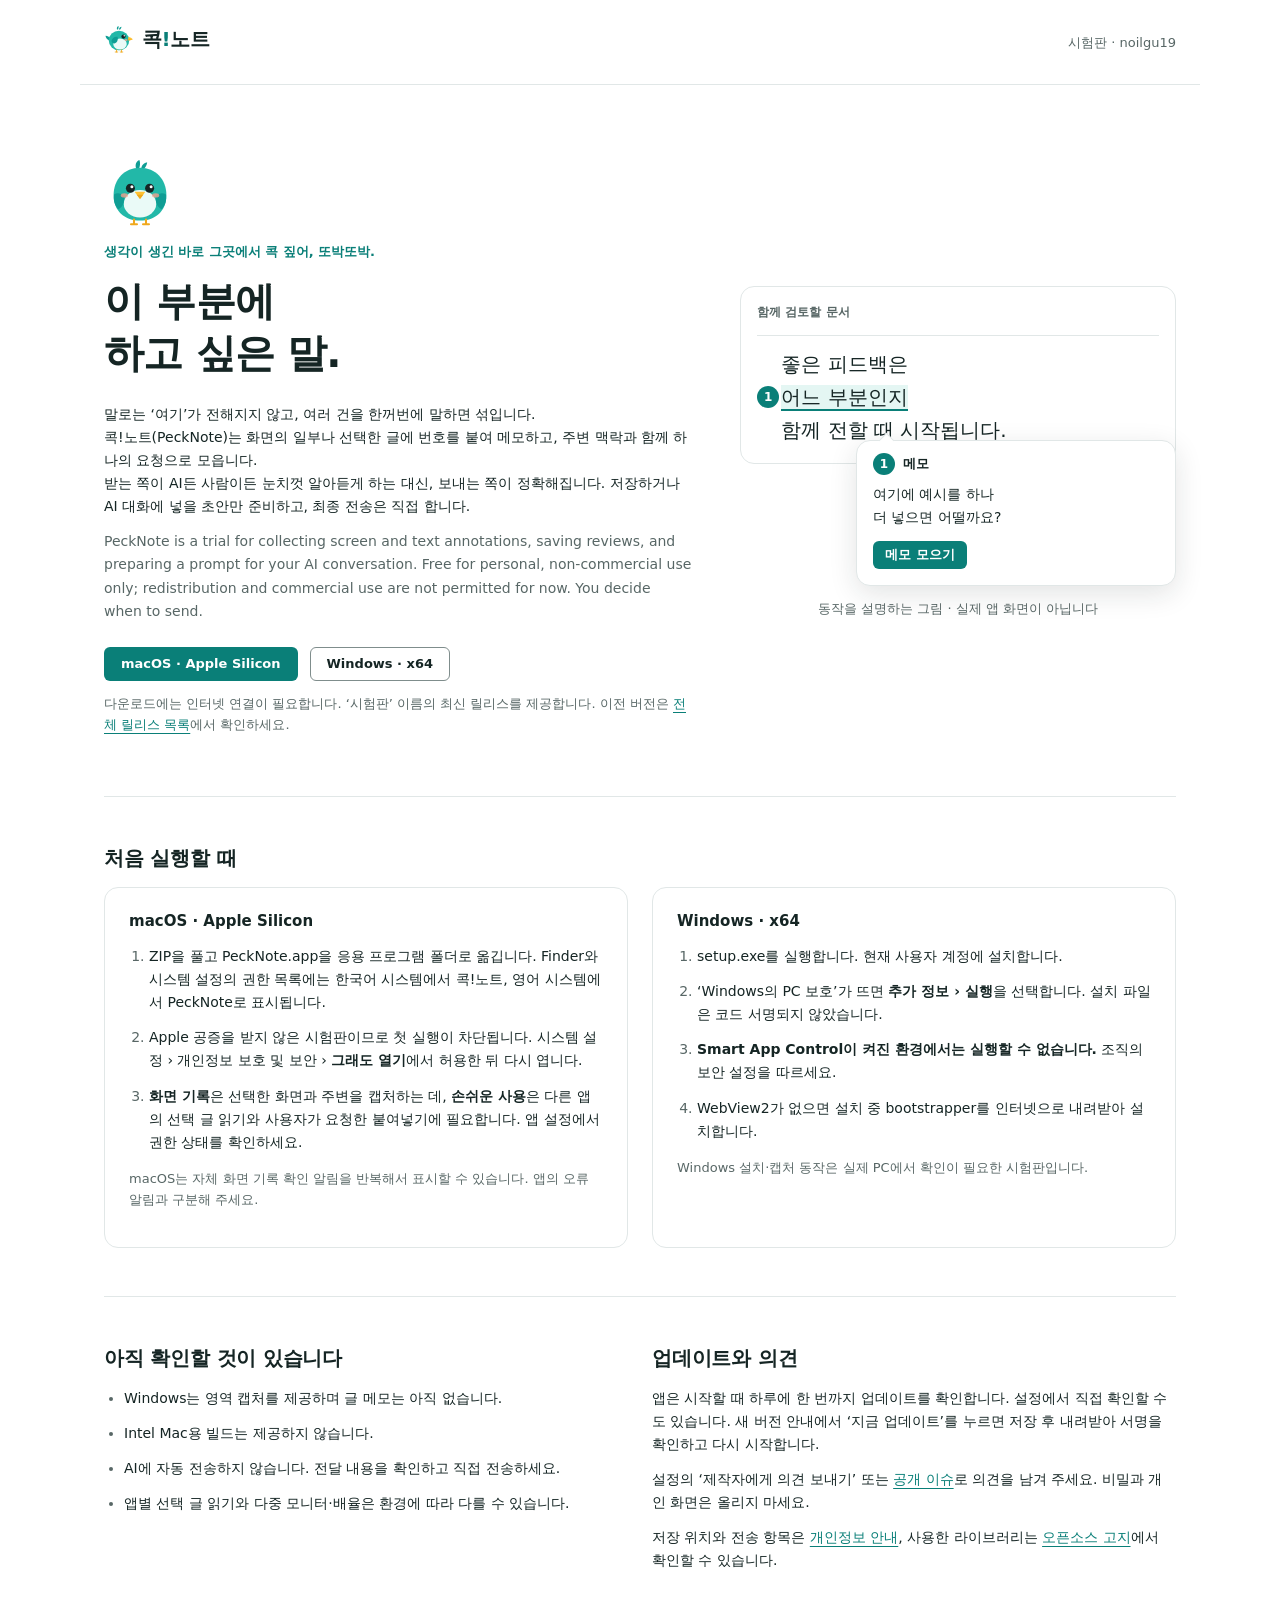
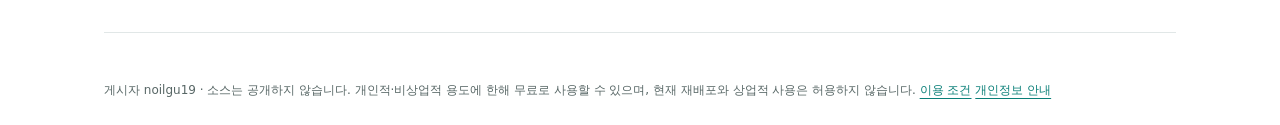
==== docs/index.html @ f2a61d55 "Add the PeckNote trial guide, terms, privacy notice and site Co-Authored-By: Claude Fable 5.2 <norep" ====
<!doctype html>
<html lang="ko">
<head><meta charset="utf-8"><meta name="viewport" content="width=device-width,initial-scale=1"><meta name="description" content="화면의 일부와 글에 메모를 붙여 AI에 전달할 요청을 준비하는 콕!노트(PeckNote) 시험판"><title>콕!노트 · 화면에 붙이는 메모</title><link rel="stylesheet" href="style.css"></head>
<body>
<svg class="sprite" aria-hidden="true" focusable="false">
<symbol id="peck" viewBox="0 0 120 120">
<path d="M22 66c-9-3-15-10-16-19 9 1 17 5 22 11z" fill="#0f9d94"/>
<path d="M52 22c-2-7 1-12 6-14 1 5 0 10-2 14zM60 21c1-6 5-10 10-10-1 5-3 9-7 12z" fill="#0f9d94"/>
<ellipse cx="60" cy="66" rx="41" ry="39" fill="#22b8a8"/>
<ellipse cx="64" cy="80" rx="27" ry="22" fill="#eafaf7"/>
<path d="M30 68c2-12 12-19 24-17 4 11-1 23-12 27-7 0-11-4-12-10z" fill="#0f9d94"/>
<circle cx="78" cy="50" r="8.500" fill="#152524"/><circle cx="81" cy="47" r="2.800" fill="#fff"/>
<ellipse cx="88" cy="64" rx="6" ry="3.600" fill="#ff9f8c" opacity=".75"/>
<path d="M97 52c8 1 14 4 18 9-5 3-12 5-19 4z" fill="#ffc233"/><path d="M96 61c7 2 13 2 19 0-5 3-12 5-19 4z" fill="#f0a81c"/>
<path d="M50 103v9m-5 0h10M70 103v9m-5 0h10" stroke="#f0a81c" stroke-width="3.400" stroke-linecap="round" fill="none"/>
</symbol>
<symbol id="peck-front" viewBox="0 0 120 120">
<path d="M54 20c-3-7 0-13 5-15 2 5 1 11-1 15zM62 19c1-6 5-10 10-10-1 5-3 9-7 12z" fill="#0f9d94"/>
<path d="M60 18c26 0 44 19 44 46 0 26-19 42-44 42S16 90 16 64c0-27 18-46 44-46z" fill="#22b8a8"/>
<ellipse cx="60" cy="78" rx="27" ry="23" fill="#eafaf7"/>
<path d="M17 62c5-3 12-2 16 3 2 9-1 18-9 22-6-6-9-15-7-25zM103 62c-5-3-12-2-16 3-2 9 1 18 9 22 6-6 9-15 7-25z" fill="#0f9d94"/>
<circle cx="44" cy="52" r="7.500" fill="#152524"/><circle cx="46.500" cy="49.500" r="2.500" fill="#fff"/>
<circle cx="76" cy="52" r="7.500" fill="#152524"/><circle cx="78.500" cy="49.500" r="2.500" fill="#fff"/>
<ellipse cx="34" cy="64" rx="6" ry="3.600" fill="#ff9f8c" opacity=".75"/><ellipse cx="86" cy="64" rx="6" ry="3.600" fill="#ff9f8c" opacity=".75"/>
<path d="M51 58h18l-9 12z" fill="#ffc233"/><path d="M54.500 63h11l-5.500 7z" fill="#f0a81c"/>
<path d="M50 104v8m-5 0h10M70 104v8m-5 0h10" stroke="#f0a81c" stroke-width="3.400" stroke-linecap="round" fill="none"/>
</symbol>
</svg>
<header><a class="brand" href="index.html" aria-label="콕!노트 홈"><span class="wordmark"><svg class="mark" aria-hidden="true" focusable="false"><use href="#peck"/></svg><span class="name">콕<span class="bang">!</span>노트</span></span></a><span>시험판 · noilgu19</span></header>
<main>
<section class="hero"><div><svg class="peck-hero" role="img" aria-label="Peck"><use href="#peck-front"/></svg><p class="eyebrow">생각이 생긴 바로 그곳에서 콕 짚어, 또박또박.</p><h1>이 부분에<br>하고 싶은 말.</h1><p>말로는 ‘여기’가 전해지지 않고, 여러 건을 한꺼번에 말하면 섞입니다.<br>콕!노트(PeckNote)는 화면의 일부나 선택한 글에 번호를 붙여 메모하고, 주변 맥락과 함께 하나의 요청으로 모읍니다.<br>받는 쪽이 AI든 사람이든 눈치껏 알아듣게 하는 대신, 보내는 쪽이 정확해집니다. 저장하거나 AI 대화에 넣을 초안만 준비하고, 최종 전송은 직접 합니다.</p><p lang="en" class="muted">PeckNote is a trial for collecting screen and text annotations, saving reviews, and preparing a prompt for your AI conversation. Free for personal, non-commercial use only; redistribution and commercial use are not permitted for now. You decide when to send.</p><div class="downloads"><a class="button primary" href="https://github.com/noilgu19/pecknote/releases/latest">macOS · Apple Silicon</a><a class="button secondary" href="https://github.com/noilgu19/pecknote/releases/latest">Windows · x64</a></div><p class="small">다운로드에는 인터넷 연결이 필요합니다. ‘시험판’ 이름의 최신 릴리스를 제공합니다. 이전 버전은 <a href="https://github.com/noilgu19/pecknote/releases">전체 릴리스 목록</a>에서 확인하세요.</p></div>
<figure class="illustration"><div class="mock-document"><div class="mock-title">함께 검토할 문서</div><p>좋은 피드백은<br><mark><span class="pin">1</span>어느 부분인지</mark><br>함께 전할 때 시작됩니다.</p></div><div class="bubble"><div class="bubble-head"><span class="pin">1</span><span>메모</span></div><p>여기에 예시를 하나<br>더 넣으면 어떨까요?</p><span class="mock-save">메모 모으기</span></div><figcaption>동작을 설명하는 그림 · 실제 앱 화면이 아닙니다</figcaption></figure></section>
<section><h2>처음 실행할 때</h2><div class="columns"><article class="panel"><h3>macOS · Apple Silicon</h3><ol><li>ZIP을 풀고 PeckNote.app을 응용 프로그램 폴더로 옮깁니다. Finder와 시스템 설정의 권한 목록에는 한국어 시스템에서 콕!노트, 영어 시스템에서 PeckNote로 표시됩니다.</li><li>Apple 공증을 받지 않은 시험판이므로 첫 실행이 차단됩니다. 시스템 설정 › 개인정보 보호 및 보안 › <strong>그래도 열기</strong>에서 허용한 뒤 다시 엽니다.</li><li><strong>화면 기록</strong>은 선택한 화면과 주변을 캡처하는 데, <strong>손쉬운 사용</strong>은 다른 앱의 선택 글 읽기와 사용자가 요청한 붙여넣기에 필요합니다. 앱 설정에서 권한 상태를 확인하세요.</li></ol><p class="small">macOS는 자체 화면 기록 확인 알림을 반복해서 표시할 수 있습니다. 앱의 오류 알림과 구분해 주세요.</p></article><article class="panel"><h3>Windows · x64</h3><ol><li>setup.exe를 실행합니다. 현재 사용자 계정에 설치합니다.</li><li>‘Windows의 PC 보호’가 뜨면 <strong>추가 정보 › 실행</strong>을 선택합니다. 설치 파일은 코드 서명되지 않았습니다.</li><li><strong>Smart App Control이 켜진 환경에서는 실행할 수 없습니다.</strong> 조직의 보안 설정을 따르세요.</li><li>WebView2가 없으면 설치 중 bootstrapper를 인터넷으로 내려받아 설치합니다.</li></ol><p class="small">Windows 설치·캡처 동작은 실제 PC에서 확인이 필요한 시험판입니다.</p></article></div></section>
<section class="columns"><div><h2>아직 확인할 것이 있습니다</h2><ul><li>Windows는 영역 캡처를 제공하며 글 메모는 아직 없습니다.</li><li>Intel Mac용 빌드는 제공하지 않습니다.</li><li>AI에 자동 전송하지 않습니다. 전달 내용을 확인하고 직접 전송하세요.</li><li>앱별 선택 글 읽기와 다중 모니터·배율은 환경에 따라 다를 수 있습니다.</li></ul></div><div><h2>업데이트와 의견</h2><p>앱은 시작할 때 하루에 한 번까지 업데이트를 확인합니다. 설정에서 직접 확인할 수도 있습니다. 새 버전 안내에서 ‘지금 업데이트’를 누르면 저장 후 내려받아 서명을 확인하고 다시 시작합니다.</p><p>설정의 ‘제작자에게 의견 보내기’ 또는 <a href="https://github.com/noilgu19/pecknote/issues">공개 이슈</a>로 의견을 남겨 주세요. 비밀과 개인 화면은 올리지 마세요.</p><p>저장 위치와 전송 항목은 <a href="privacy.html">개인정보 안내</a>, 사용한 라이브러리는 <a href="third-party-notices.html">오픈소스 고지</a>에서 확인할 수 있습니다.</p></div></section>
</main><footer>게시자 noilgu19 · 소스는 공개하지 않습니다. 개인적·비상업적 용도에 한해 무료로 사용할 수 있으며, 현재 재배포와 상업적 사용은 허용하지 않습니다. <a href="https://github.com/noilgu19/pecknote/blob/main/LICENSE.md">이용 조건</a> <a href="privacy.html">개인정보 안내</a></footer>
</body></html>
---- docs/style.css ----
/* Same tokens as 디자인.md sections 2-4 and brand/design-reference.html. Colours, type sizes and radii come from :root only. */
:root {
  --bg: #ffffff;
  --surface: #f5f8f8;
  --line: #e1e7e7;
  --line-strong: #7f8d8c;
  --ink: #152524;
  --muted: #586766;
  --primary: #0a7f78;
  --primary-hover: #086b65;
  --primary-bright: #22b8a8;
  --tint: #e4f6f3;
  --tint-line: #bfe9e2;
  --accent: #ffc233;
  --danger: #b93a34;
  --danger-tint: #fbeceb;
  --warn: #8a5a00;
  --warn-tint: #fff4d6;
  --t-title: 20px;
  --t-heading: 15px;
  --t-body: 14px;
  --t-sub: 13px;
  --t-label: 12px;
  --r-sm: 6px;
  --r-md: 10px;
  --r-lg: 14px;
  --s-1: 4px;
  --s-2: 8px;
  --s-3: 12px;
  --s-4: 16px;
  --s-5: 24px;
  --shadow: 0 8px 28px rgba(21, 37, 36, 0.12);
  --font: "Pretendard", "Apple SD Gothic Neo", "Malgun Gothic", system-ui, -apple-system, "Segoe UI", sans-serif;
  color-scheme: light;
}

* {
  box-sizing: border-box;
}

body {
  margin: 0;
  background: var(--bg);
  color: var(--ink);
  font: 400 var(--t-body) / 1.65 var(--font);
}

.sprite {
  position: absolute;
  width: 0;
  height: 0;
}

a {
  color: var(--primary);
  text-underline-offset: var(--s-1);
}

a:hover {
  color: var(--primary-hover);
}

a:focus-visible,
summary:focus-visible {
  outline: 2px solid var(--primary);
  outline-offset: 2px;
}

header,
main,
footer {
  max-width: 1120px;
  margin: auto;
  padding: var(--s-5);
}

header {
  display: flex;
  justify-content: space-between;
  align-items: center;
  gap: var(--s-4);
  border-bottom: 1px solid var(--line);
  font-size: var(--t-sub);
  color: var(--muted);
}

.brand {
  color: var(--ink);
  text-decoration: none;
}

.brand:hover {
  color: var(--ink);
}

.wordmark {
  display: inline-flex;
  align-items: center;
  gap: var(--s-2);
  font-size: var(--t-title);
  font-weight: 800;
  letter-spacing: -0.02em;
  line-height: 1;
  white-space: nowrap;
}

.wordmark .bang {
  color: var(--primary);
}

.mark {
  flex: none;
  width: 30px;
  height: 30px;
}

.peck-hero {
  display: block;
  width: 72px;
  height: 72px;
}

section {
  padding: calc(var(--s-5) * 2) 0;
  border-bottom: 1px solid var(--line);
}

.hero {
  display: grid;
  grid-template-columns: 1.35fr 1fr;
  align-items: center;
  gap: calc(var(--s-5) * 2);
  padding: calc(var(--s-5) * 2) 0;
}

.eyebrow {
  margin: var(--s-3) 0 0;
  color: var(--primary);
  font-size: var(--t-sub);
  font-weight: 600;
}

h1 {
  margin: var(--s-3) 0 var(--s-5);
  font-size: 40px;
  font-weight: 700;
  line-height: 1.3;
  letter-spacing: -0.02em;
  text-wrap: balance;
}

h2 {
  margin: 0 0 var(--s-4);
  font-size: var(--t-title);
  font-weight: 700;
  line-height: 1.3;
  letter-spacing: -0.01em;
}

h3 {
  margin: 0 0 var(--s-3);
  font-size: var(--t-heading);
  font-weight: 700;
  line-height: 1.3;
}

p {
  margin: var(--s-3) 0;
}

.muted,
.small,
figcaption {
  color: var(--muted);
}

.small,
figcaption {
  font-size: var(--t-sub);
}

.downloads {
  display: flex;
  gap: var(--s-3);
  flex-wrap: wrap;
  margin-top: var(--s-5);
}

.button {
  display: inline-flex;
  align-items: center;
  height: 34px;
  padding: 0 var(--s-4);
  border: 1px solid transparent;
  border-radius: var(--r-sm);
  font-size: var(--t-sub);
  font-weight: 600;
  line-height: 1;
  text-decoration: none;
}

.button.primary {
  background: var(--primary);
  color: var(--bg);
}

.button.primary:hover {
  background: var(--primary-hover);
  color: var(--bg);
}

.button.secondary {
  border-color: var(--line-strong);
  background: var(--bg);
  color: var(--ink);
}

.button.secondary:hover {
  background: var(--surface);
  color: var(--ink);
}

.button:focus-visible {
  outline: 2px solid var(--primary);
  outline-offset: 2px;
}

.columns {
  display: grid;
  grid-template-columns: 1fr 1fr;
  gap: var(--s-5);
}

.panel {
  padding: var(--s-5);
  border: 1px solid var(--line);
  border-radius: var(--r-lg);
  background: var(--bg);
}

ol,
ul {
  padding-left: calc(var(--s-5) - var(--s-2) + var(--s-1));
}

li {
  margin: var(--s-3) 0;
}

li::marker {
  color: var(--muted);
}

strong {
  font-weight: 600;
}

/* Illustration: a selected sentence with a numbered pin and the memo bubble, drawn with the app's selection, pin and bubble styles. */
.illustration {
  margin: 0;
}

.mock-document {
  padding: var(--s-4);
  border: 1px solid var(--line);
  border-radius: var(--r-lg);
  background: var(--bg);
}

.mock-title {
  margin: 0 0 var(--s-3);
  padding-bottom: var(--s-3);
  border-bottom: 1px solid var(--line);
  color: var(--muted);
  font-size: var(--t-label);
  font-weight: 600;
}

.mock-document p {
  margin: 0;
  padding-left: var(--s-5);
  font-size: var(--t-title);
  font-weight: 400;
  line-height: 1.65;
  overflow-wrap: anywhere;
}

mark {
  position: relative;
  background: var(--tint);
  border-bottom: 2px solid var(--primary);
  color: inherit;
}

.pin {
  display: inline-block;
  flex: none;
  width: 22px;
  height: 22px;
  border-radius: 50%;
  background: var(--primary);
  color: var(--bg);
  font-size: var(--t-label);
  font-weight: 700;
  line-height: 22px;
  text-align: center;
}

mark .pin {
  position: absolute;
  left: calc(var(--s-5) * -1);
  top: calc(50% - 11px);
}

.bubble {
  position: relative;
  width: min(320px, calc(100% - var(--s-5)));
  margin: calc(var(--s-5) * -1) 0 0 auto;
  padding: var(--s-3) var(--s-4) var(--s-4);
  border: 1px solid var(--line);
  border-radius: var(--r-lg);
  background: var(--bg);
  box-shadow: var(--shadow);
}

.bubble::before {
  content: "";
  position: absolute;
  top: -6px;
  left: var(--s-5);
  width: 10px;
  height: 10px;
  border: solid var(--line);
  border-width: 1px 0 0 1px;
  background: var(--bg);
  transform: rotate(45deg);
}

.bubble-head {
  display: flex;
  align-items: center;
  gap: var(--s-2);
  font-size: var(--t-sub);
  font-weight: 700;
}

.bubble p {
  margin: var(--s-2) 0 var(--s-3);
  font-size: var(--t-body);
}

.mock-save {
  display: inline-flex;
  align-items: center;
  height: 28px;
  padding: 0 var(--s-3);
  border-radius: var(--r-sm);
  background: var(--primary);
  color: var(--bg);
  font-size: var(--t-sub);
  font-weight: 600;
}

figcaption {
  margin-top: var(--s-3);
  text-align: center;
}

footer {
  color: var(--muted);
  font-size: var(--t-label);
}

.document {
  max-width: 900px;
  overflow-wrap: anywhere;
}

.document h1 {
  margin: 0 0 var(--s-4);
  font-size: var(--t-title);
  letter-spacing: -0.01em;
}

.document h2 {
  margin-top: calc(var(--s-5) * 2);
  font-size: var(--t-heading);
}

.document pre {
  margin: var(--s-4) 0;
  padding: var(--s-3);
  border-radius: var(--r-sm);
  background: var(--surface);
  white-space: pre-wrap;
  overflow-wrap: anywhere;
  font: 400 var(--t-label) / 1.65 ui-monospace, SFMono-Regular, Menlo, monospace;
}

.document p {
  margin: var(--s-4) 0;
}

@media (max-width: 760px) {
  header,
  main,
  footer {
    padding: var(--s-4);
  }

  .hero,
  .columns {
    grid-template-columns: 1fr;
  }

  .hero {
    gap: calc(var(--s-5) * 2);
    padding-top: var(--s-5);
  }

  h1 {
    font-size: 36px;
  }

  .illustration {
    width: 100%;
    max-width: 420px;
    margin: auto;
  }

  section {
    padding: var(--s-5) 0;
  }

  .panel {
    padding: var(--s-4);
  }
}

@media (prefers-reduced-motion: no-preference) {
  a,
  .button {
    transition: background-color 0.15s, color 0.15s;
  }
}
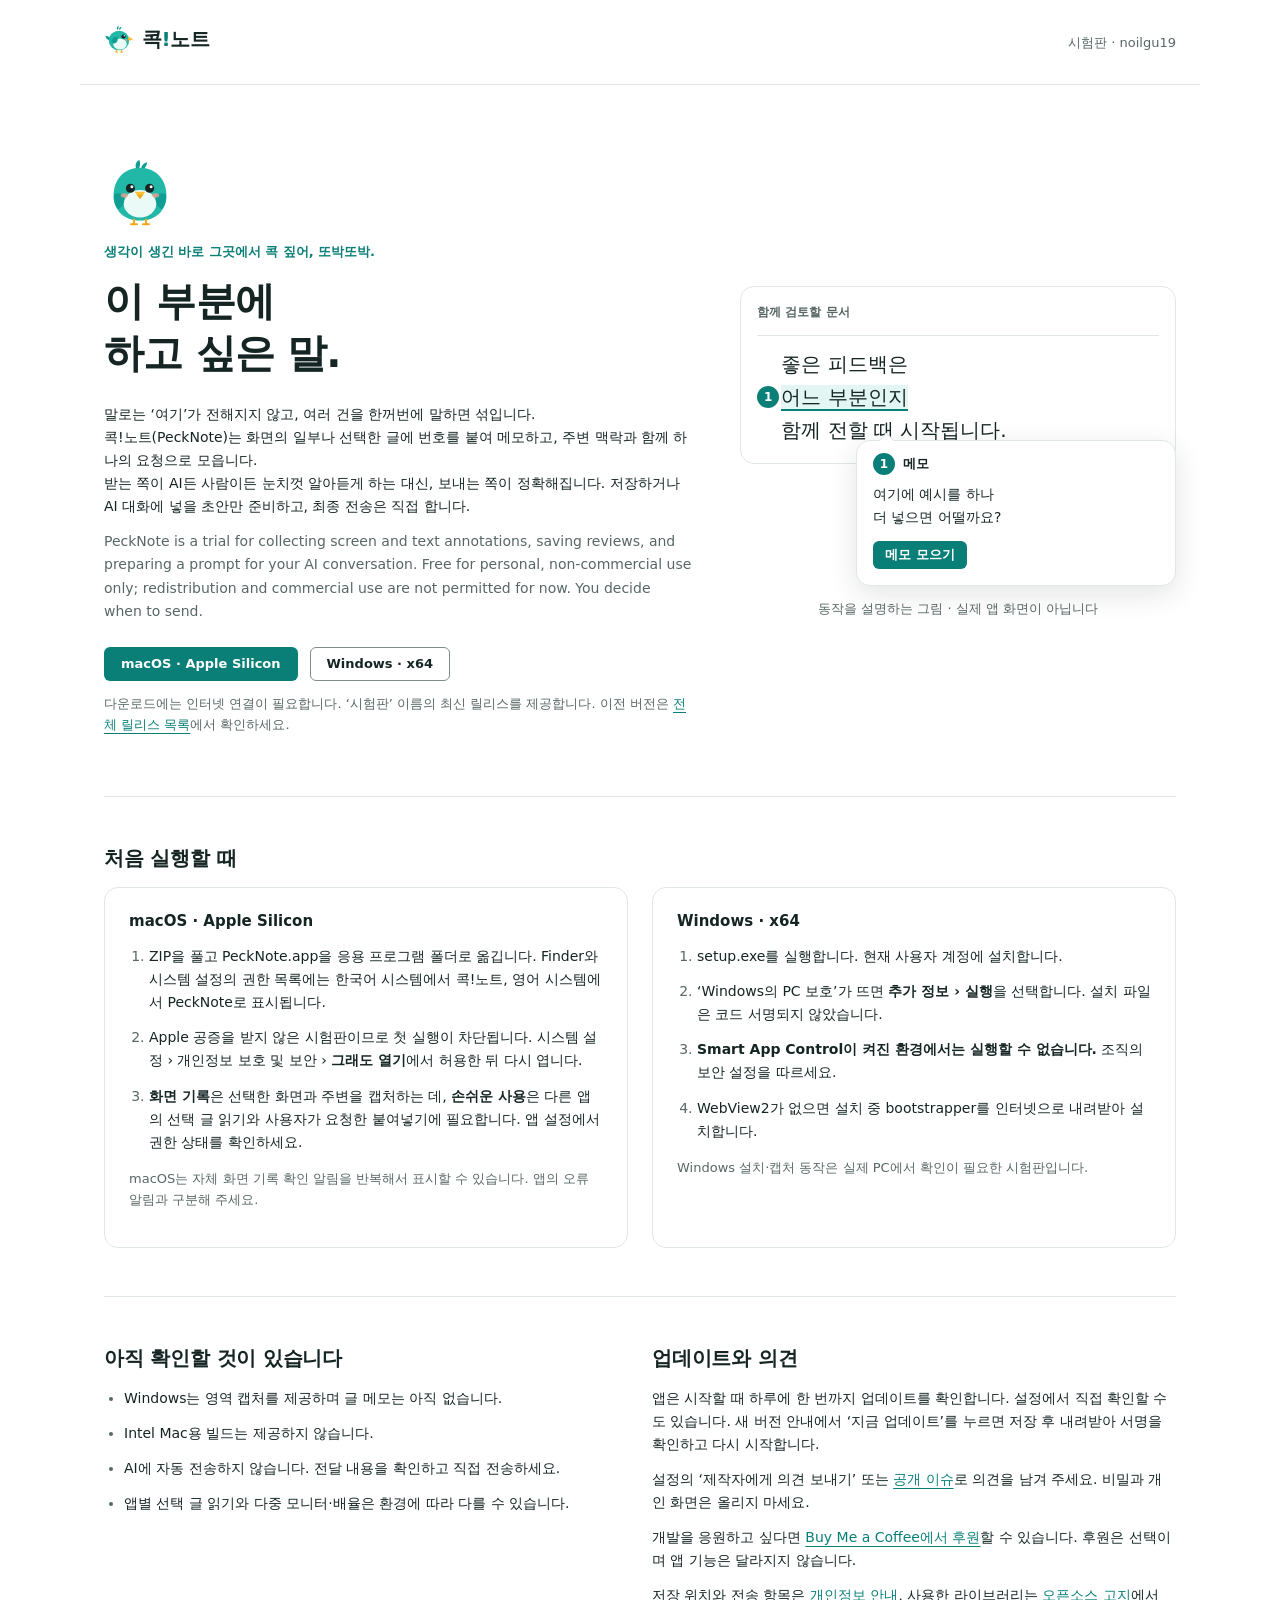
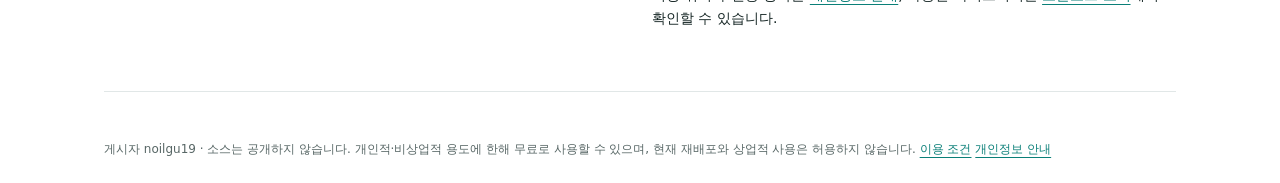
==== commit 77386950: "Add the support link, the sponsor button and the issue forms Co-Authored-By: Claude Fable 5.2 <norep" ====
--- a/docs/index.html
+++ b/docs/index.html
@@ -31,6 +31,6 @@
 <section class="hero"><div><svg class="peck-hero" role="img" aria-label="Peck"><use href="#peck-front"/></svg><p class="eyebrow">생각이 생긴 바로 그곳에서 콕 짚어, 또박또박.</p><h1>이 부분에<br>하고 싶은 말.</h1><p>말로는 ‘여기’가 전해지지 않고, 여러 건을 한꺼번에 말하면 섞입니다.<br>콕!노트(PeckNote)는 화면의 일부나 선택한 글에 번호를 붙여 메모하고, 주변 맥락과 함께 하나의 요청으로 모읍니다.<br>받는 쪽이 AI든 사람이든 눈치껏 알아듣게 하는 대신, 보내는 쪽이 정확해집니다. 저장하거나 AI 대화에 넣을 초안만 준비하고, 최종 전송은 직접 합니다.</p><p lang="en" class="muted">PeckNote is a trial for collecting screen and text annotations, saving reviews, and preparing a prompt for your AI conversation. Free for personal, non-commercial use only; redistribution and commercial use are not permitted for now. You decide when to send.</p><div class="downloads"><a class="button primary" href="https://github.com/noilgu19/pecknote/releases/latest">macOS · Apple Silicon</a><a class="button secondary" href="https://github.com/noilgu19/pecknote/releases/latest">Windows · x64</a></div><p class="small">다운로드에는 인터넷 연결이 필요합니다. ‘시험판’ 이름의 최신 릴리스를 제공합니다. 이전 버전은 <a href="https://github.com/noilgu19/pecknote/releases">전체 릴리스 목록</a>에서 확인하세요.</p></div>
 <figure class="illustration"><div class="mock-document"><div class="mock-title">함께 검토할 문서</div><p>좋은 피드백은<br><mark><span class="pin">1</span>어느 부분인지</mark><br>함께 전할 때 시작됩니다.</p></div><div class="bubble"><div class="bubble-head"><span class="pin">1</span><span>메모</span></div><p>여기에 예시를 하나<br>더 넣으면 어떨까요?</p><span class="mock-save">메모 모으기</span></div><figcaption>동작을 설명하는 그림 · 실제 앱 화면이 아닙니다</figcaption></figure></section>
 <section><h2>처음 실행할 때</h2><div class="columns"><article class="panel"><h3>macOS · Apple Silicon</h3><ol><li>ZIP을 풀고 PeckNote.app을 응용 프로그램 폴더로 옮깁니다. Finder와 시스템 설정의 권한 목록에는 한국어 시스템에서 콕!노트, 영어 시스템에서 PeckNote로 표시됩니다.</li><li>Apple 공증을 받지 않은 시험판이므로 첫 실행이 차단됩니다. 시스템 설정 › 개인정보 보호 및 보안 › <strong>그래도 열기</strong>에서 허용한 뒤 다시 엽니다.</li><li><strong>화면 기록</strong>은 선택한 화면과 주변을 캡처하는 데, <strong>손쉬운 사용</strong>은 다른 앱의 선택 글 읽기와 사용자가 요청한 붙여넣기에 필요합니다. 앱 설정에서 권한 상태를 확인하세요.</li></ol><p class="small">macOS는 자체 화면 기록 확인 알림을 반복해서 표시할 수 있습니다. 앱의 오류 알림과 구분해 주세요.</p></article><article class="panel"><h3>Windows · x64</h3><ol><li>setup.exe를 실행합니다. 현재 사용자 계정에 설치합니다.</li><li>‘Windows의 PC 보호’가 뜨면 <strong>추가 정보 › 실행</strong>을 선택합니다. 설치 파일은 코드 서명되지 않았습니다.</li><li><strong>Smart App Control이 켜진 환경에서는 실행할 수 없습니다.</strong> 조직의 보안 설정을 따르세요.</li><li>WebView2가 없으면 설치 중 bootstrapper를 인터넷으로 내려받아 설치합니다.</li></ol><p class="small">Windows 설치·캡처 동작은 실제 PC에서 확인이 필요한 시험판입니다.</p></article></div></section>
-<section class="columns"><div><h2>아직 확인할 것이 있습니다</h2><ul><li>Windows는 영역 캡처를 제공하며 글 메모는 아직 없습니다.</li><li>Intel Mac용 빌드는 제공하지 않습니다.</li><li>AI에 자동 전송하지 않습니다. 전달 내용을 확인하고 직접 전송하세요.</li><li>앱별 선택 글 읽기와 다중 모니터·배율은 환경에 따라 다를 수 있습니다.</li></ul></div><div><h2>업데이트와 의견</h2><p>앱은 시작할 때 하루에 한 번까지 업데이트를 확인합니다. 설정에서 직접 확인할 수도 있습니다. 새 버전 안내에서 ‘지금 업데이트’를 누르면 저장 후 내려받아 서명을 확인하고 다시 시작합니다.</p><p>설정의 ‘제작자에게 의견 보내기’ 또는 <a href="https://github.com/noilgu19/pecknote/issues">공개 이슈</a>로 의견을 남겨 주세요. 비밀과 개인 화면은 올리지 마세요.</p><p>저장 위치와 전송 항목은 <a href="privacy.html">개인정보 안내</a>, 사용한 라이브러리는 <a href="third-party-notices.html">오픈소스 고지</a>에서 확인할 수 있습니다.</p></div></section>
+<section class="columns"><div><h2>아직 확인할 것이 있습니다</h2><ul><li>Windows는 영역 캡처를 제공하며 글 메모는 아직 없습니다.</li><li>Intel Mac용 빌드는 제공하지 않습니다.</li><li>AI에 자동 전송하지 않습니다. 전달 내용을 확인하고 직접 전송하세요.</li><li>앱별 선택 글 읽기와 다중 모니터·배율은 환경에 따라 다를 수 있습니다.</li></ul></div><div><h2>업데이트와 의견</h2><p>앱은 시작할 때 하루에 한 번까지 업데이트를 확인합니다. 설정에서 직접 확인할 수도 있습니다. 새 버전 안내에서 ‘지금 업데이트’를 누르면 저장 후 내려받아 서명을 확인하고 다시 시작합니다.</p><p>설정의 ‘제작자에게 의견 보내기’ 또는 <a href="https://github.com/noilgu19/pecknote/issues">공개 이슈</a>로 의견을 남겨 주세요. 비밀과 개인 화면은 올리지 마세요.</p><p>개발을 응원하고 싶다면 <a href="https://buymeacoffee.com/pecknote">Buy Me a Coffee에서 후원</a>할 수 있습니다. 후원은 선택이며 앱 기능은 달라지지 않습니다.</p><p>저장 위치와 전송 항목은 <a href="privacy.html">개인정보 안내</a>, 사용한 라이브러리는 <a href="third-party-notices.html">오픈소스 고지</a>에서 확인할 수 있습니다.</p></div></section>
 </main><footer>게시자 noilgu19 · 소스는 공개하지 않습니다. 개인적·비상업적 용도에 한해 무료로 사용할 수 있으며, 현재 재배포와 상업적 사용은 허용하지 않습니다. <a href="https://github.com/noilgu19/pecknote/blob/main/LICENSE.md">이용 조건</a> <a href="privacy.html">개인정보 안내</a></footer>
 </body></html>
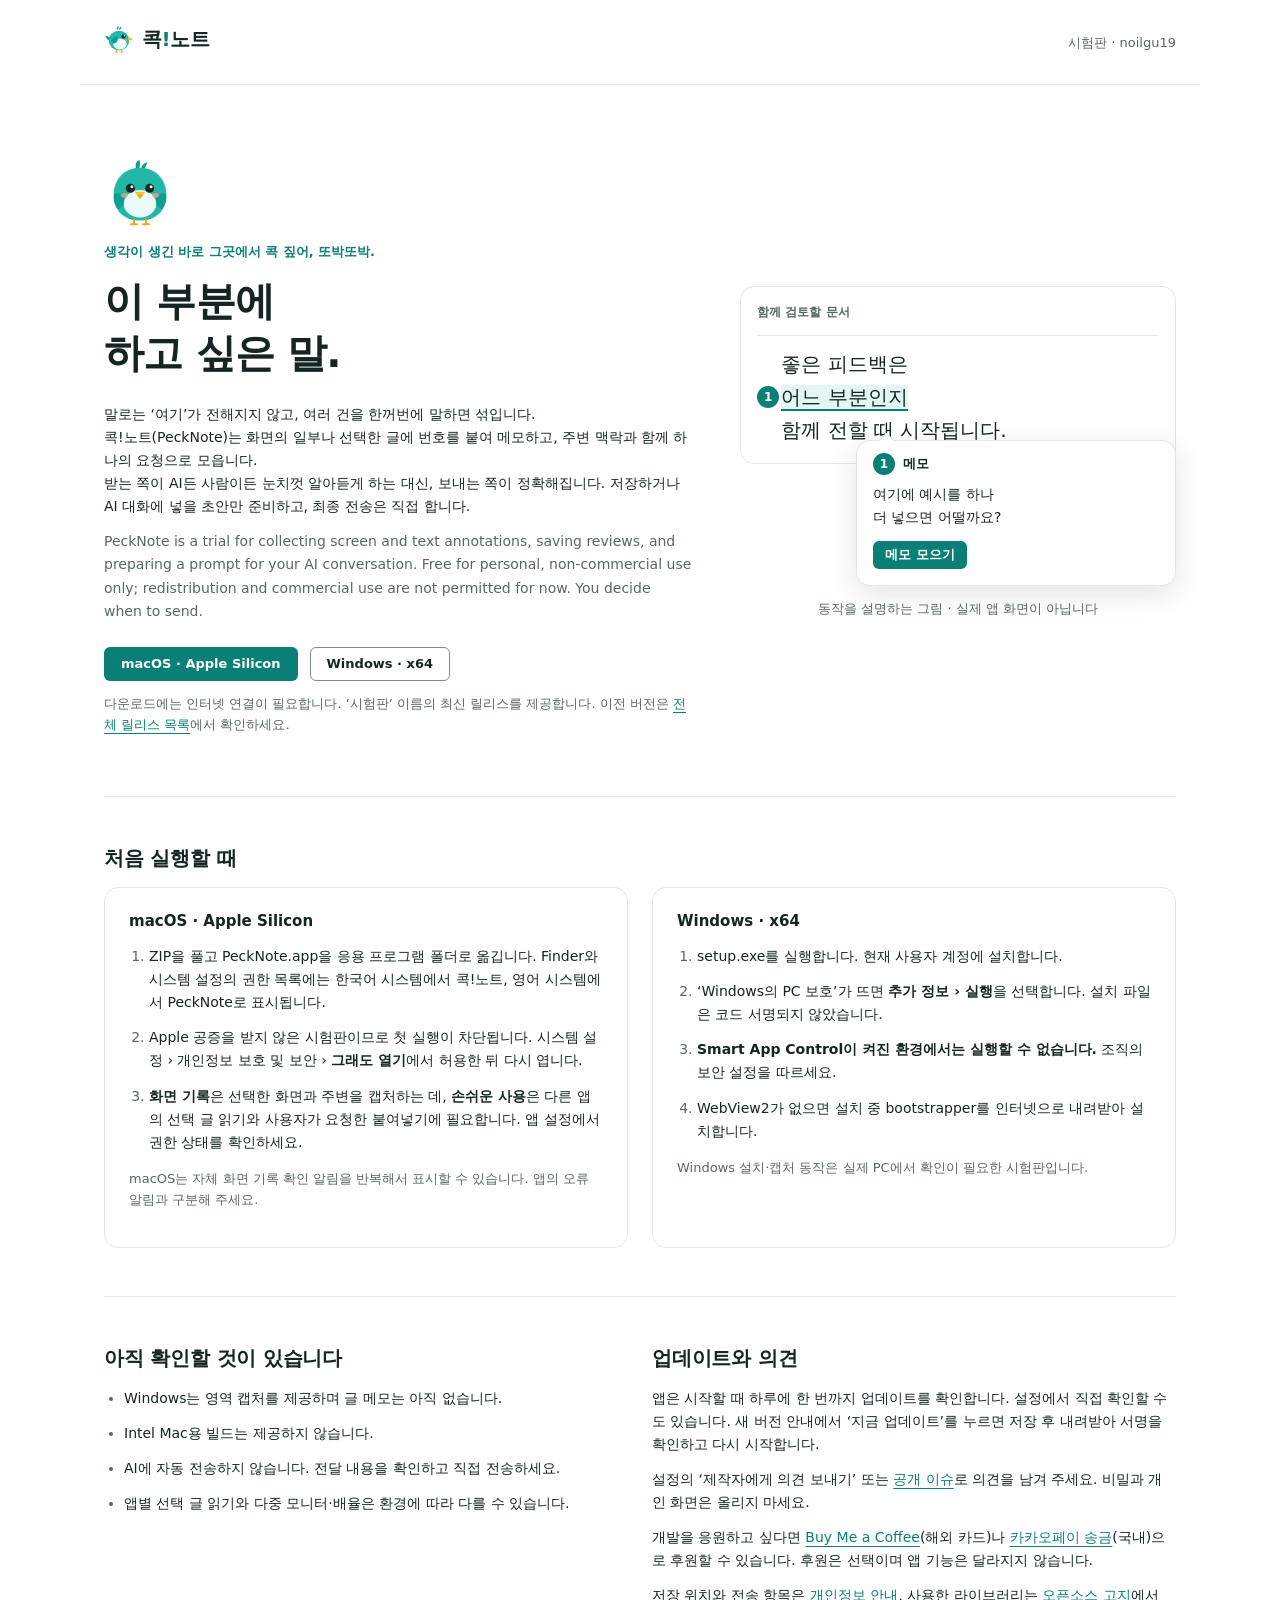
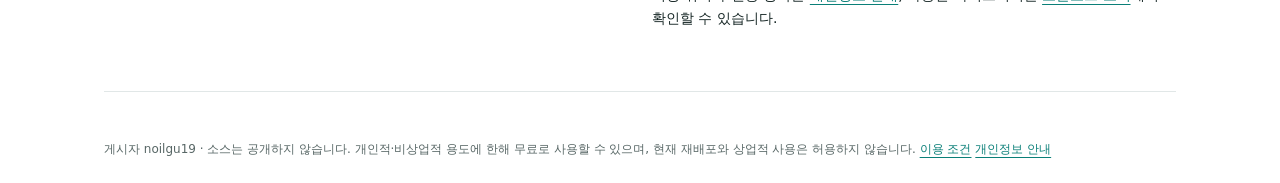
==== commit 9d9b9a44: "Add the KakaoPay support link Co-Authored-By: Claude Fable 5.2 <noreply@anthropic.com>" ====
--- a/docs/index.html
+++ b/docs/index.html
@@ -31,6 +31,6 @@
 <section class="hero"><div><svg class="peck-hero" role="img" aria-label="Peck"><use href="#peck-front"/></svg><p class="eyebrow">생각이 생긴 바로 그곳에서 콕 짚어, 또박또박.</p><h1>이 부분에<br>하고 싶은 말.</h1><p>말로는 ‘여기’가 전해지지 않고, 여러 건을 한꺼번에 말하면 섞입니다.<br>콕!노트(PeckNote)는 화면의 일부나 선택한 글에 번호를 붙여 메모하고, 주변 맥락과 함께 하나의 요청으로 모읍니다.<br>받는 쪽이 AI든 사람이든 눈치껏 알아듣게 하는 대신, 보내는 쪽이 정확해집니다. 저장하거나 AI 대화에 넣을 초안만 준비하고, 최종 전송은 직접 합니다.</p><p lang="en" class="muted">PeckNote is a trial for collecting screen and text annotations, saving reviews, and preparing a prompt for your AI conversation. Free for personal, non-commercial use only; redistribution and commercial use are not permitted for now. You decide when to send.</p><div class="downloads"><a class="button primary" href="https://github.com/noilgu19/pecknote/releases/latest">macOS · Apple Silicon</a><a class="button secondary" href="https://github.com/noilgu19/pecknote/releases/latest">Windows · x64</a></div><p class="small">다운로드에는 인터넷 연결이 필요합니다. ‘시험판’ 이름의 최신 릴리스를 제공합니다. 이전 버전은 <a href="https://github.com/noilgu19/pecknote/releases">전체 릴리스 목록</a>에서 확인하세요.</p></div>
 <figure class="illustration"><div class="mock-document"><div class="mock-title">함께 검토할 문서</div><p>좋은 피드백은<br><mark><span class="pin">1</span>어느 부분인지</mark><br>함께 전할 때 시작됩니다.</p></div><div class="bubble"><div class="bubble-head"><span class="pin">1</span><span>메모</span></div><p>여기에 예시를 하나<br>더 넣으면 어떨까요?</p><span class="mock-save">메모 모으기</span></div><figcaption>동작을 설명하는 그림 · 실제 앱 화면이 아닙니다</figcaption></figure></section>
 <section><h2>처음 실행할 때</h2><div class="columns"><article class="panel"><h3>macOS · Apple Silicon</h3><ol><li>ZIP을 풀고 PeckNote.app을 응용 프로그램 폴더로 옮깁니다. Finder와 시스템 설정의 권한 목록에는 한국어 시스템에서 콕!노트, 영어 시스템에서 PeckNote로 표시됩니다.</li><li>Apple 공증을 받지 않은 시험판이므로 첫 실행이 차단됩니다. 시스템 설정 › 개인정보 보호 및 보안 › <strong>그래도 열기</strong>에서 허용한 뒤 다시 엽니다.</li><li><strong>화면 기록</strong>은 선택한 화면과 주변을 캡처하는 데, <strong>손쉬운 사용</strong>은 다른 앱의 선택 글 읽기와 사용자가 요청한 붙여넣기에 필요합니다. 앱 설정에서 권한 상태를 확인하세요.</li></ol><p class="small">macOS는 자체 화면 기록 확인 알림을 반복해서 표시할 수 있습니다. 앱의 오류 알림과 구분해 주세요.</p></article><article class="panel"><h3>Windows · x64</h3><ol><li>setup.exe를 실행합니다. 현재 사용자 계정에 설치합니다.</li><li>‘Windows의 PC 보호’가 뜨면 <strong>추가 정보 › 실행</strong>을 선택합니다. 설치 파일은 코드 서명되지 않았습니다.</li><li><strong>Smart App Control이 켜진 환경에서는 실행할 수 없습니다.</strong> 조직의 보안 설정을 따르세요.</li><li>WebView2가 없으면 설치 중 bootstrapper를 인터넷으로 내려받아 설치합니다.</li></ol><p class="small">Windows 설치·캡처 동작은 실제 PC에서 확인이 필요한 시험판입니다.</p></article></div></section>
-<section class="columns"><div><h2>아직 확인할 것이 있습니다</h2><ul><li>Windows는 영역 캡처를 제공하며 글 메모는 아직 없습니다.</li><li>Intel Mac용 빌드는 제공하지 않습니다.</li><li>AI에 자동 전송하지 않습니다. 전달 내용을 확인하고 직접 전송하세요.</li><li>앱별 선택 글 읽기와 다중 모니터·배율은 환경에 따라 다를 수 있습니다.</li></ul></div><div><h2>업데이트와 의견</h2><p>앱은 시작할 때 하루에 한 번까지 업데이트를 확인합니다. 설정에서 직접 확인할 수도 있습니다. 새 버전 안내에서 ‘지금 업데이트’를 누르면 저장 후 내려받아 서명을 확인하고 다시 시작합니다.</p><p>설정의 ‘제작자에게 의견 보내기’ 또는 <a href="https://github.com/noilgu19/pecknote/issues">공개 이슈</a>로 의견을 남겨 주세요. 비밀과 개인 화면은 올리지 마세요.</p><p>개발을 응원하고 싶다면 <a href="https://buymeacoffee.com/pecknote">Buy Me a Coffee에서 후원</a>할 수 있습니다. 후원은 선택이며 앱 기능은 달라지지 않습니다.</p><p>저장 위치와 전송 항목은 <a href="privacy.html">개인정보 안내</a>, 사용한 라이브러리는 <a href="third-party-notices.html">오픈소스 고지</a>에서 확인할 수 있습니다.</p></div></section>
+<section class="columns"><div><h2>아직 확인할 것이 있습니다</h2><ul><li>Windows는 영역 캡처를 제공하며 글 메모는 아직 없습니다.</li><li>Intel Mac용 빌드는 제공하지 않습니다.</li><li>AI에 자동 전송하지 않습니다. 전달 내용을 확인하고 직접 전송하세요.</li><li>앱별 선택 글 읽기와 다중 모니터·배율은 환경에 따라 다를 수 있습니다.</li></ul></div><div><h2>업데이트와 의견</h2><p>앱은 시작할 때 하루에 한 번까지 업데이트를 확인합니다. 설정에서 직접 확인할 수도 있습니다. 새 버전 안내에서 ‘지금 업데이트’를 누르면 저장 후 내려받아 서명을 확인하고 다시 시작합니다.</p><p>설정의 ‘제작자에게 의견 보내기’ 또는 <a href="https://github.com/noilgu19/pecknote/issues">공개 이슈</a>로 의견을 남겨 주세요. 비밀과 개인 화면은 올리지 마세요.</p><p>개발을 응원하고 싶다면 <a href="https://buymeacoffee.com/pecknote">Buy Me a Coffee</a>(해외 카드)나 <a href="https://qr.kakaopay.com/FI0dPSyXu">카카오페이 송금</a>(국내)으로 후원할 수 있습니다. 후원은 선택이며 앱 기능은 달라지지 않습니다.</p><p>저장 위치와 전송 항목은 <a href="privacy.html">개인정보 안내</a>, 사용한 라이브러리는 <a href="third-party-notices.html">오픈소스 고지</a>에서 확인할 수 있습니다.</p></div></section>
 </main><footer>게시자 noilgu19 · 소스는 공개하지 않습니다. 개인적·비상업적 용도에 한해 무료로 사용할 수 있으며, 현재 재배포와 상업적 사용은 허용하지 않습니다. <a href="https://github.com/noilgu19/pecknote/blob/main/LICENSE.md">이용 조건</a> <a href="privacy.html">개인정보 안내</a></footer>
 </body></html>
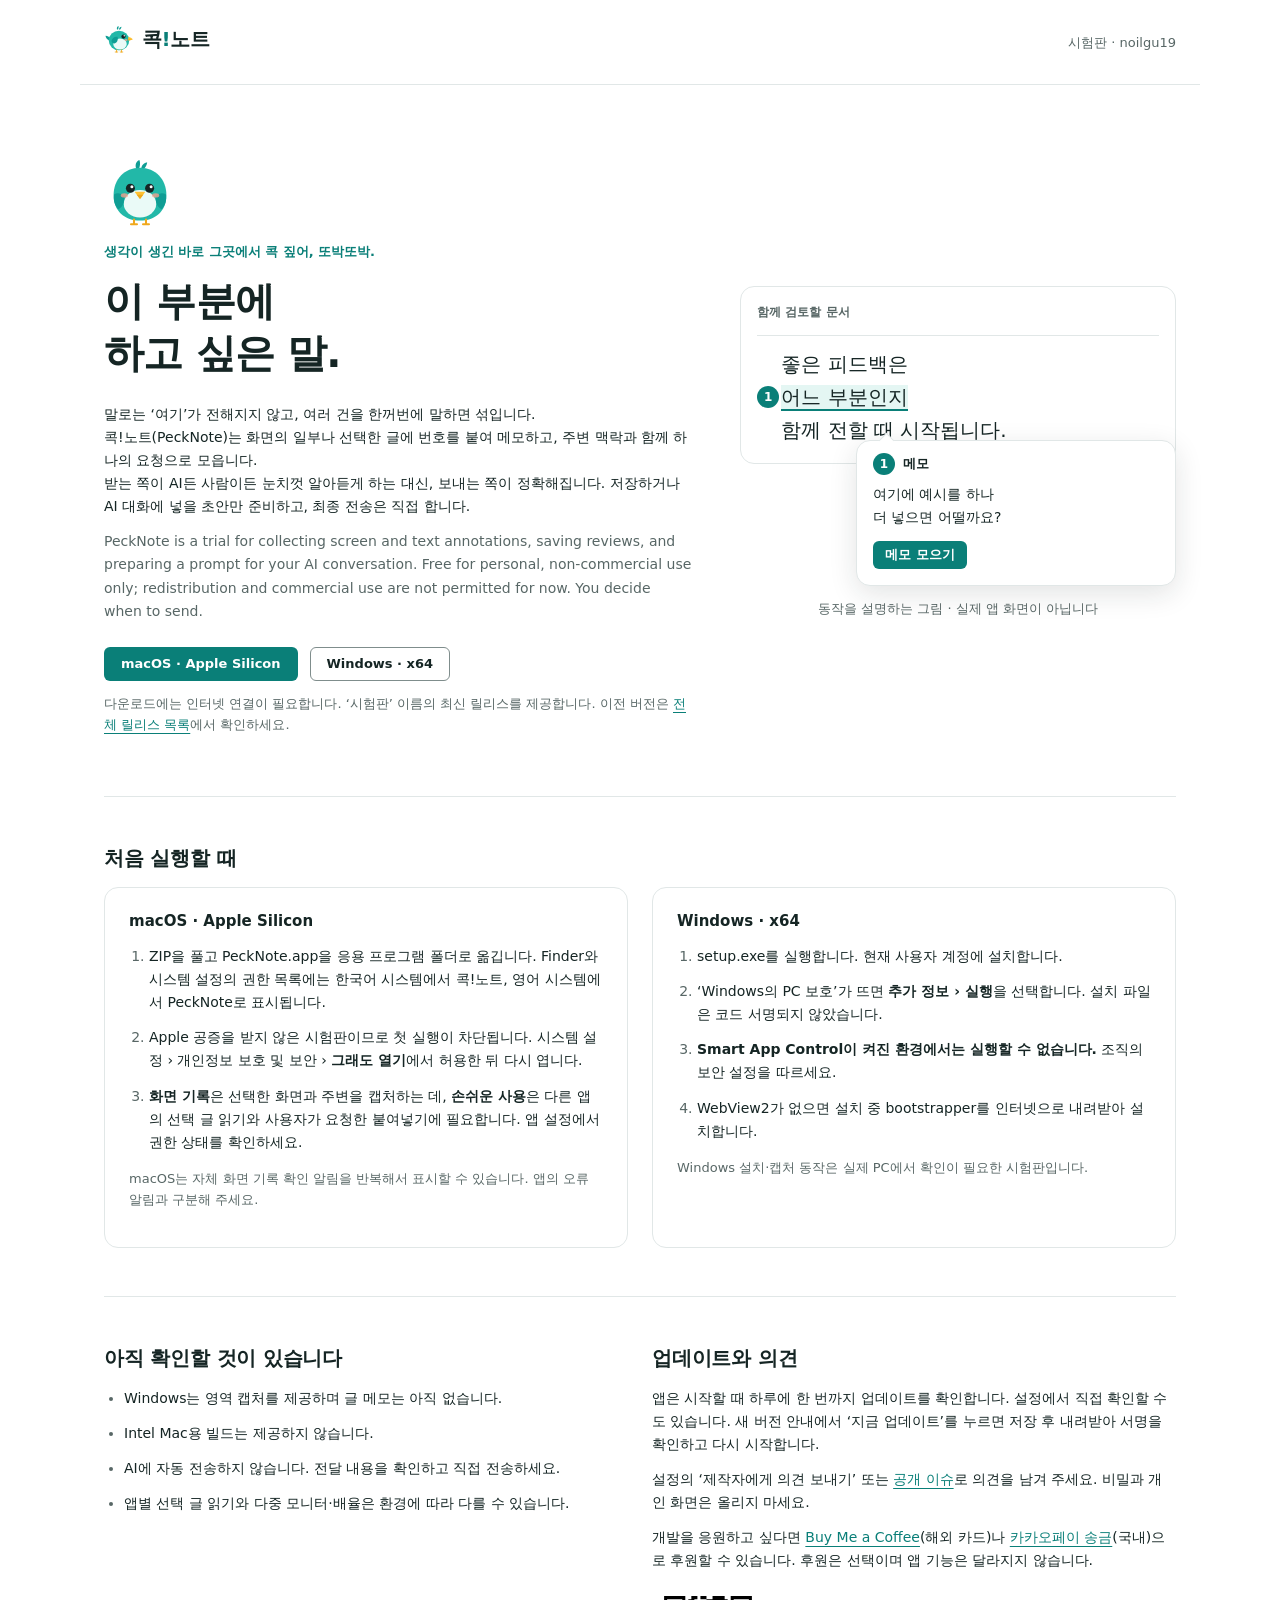
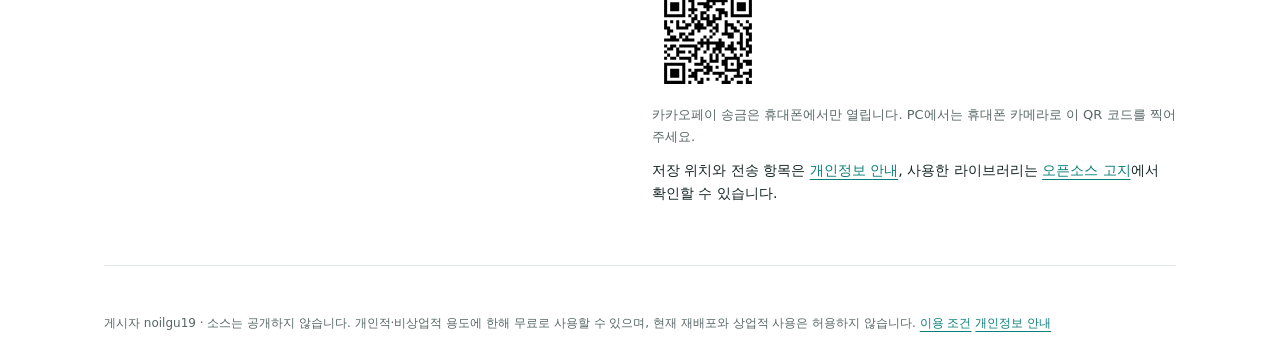
==== commit b098f3b3: "Show a QR code for the phone-only KakaoPay link Co-Authored-By: Claude Fable 5.2 <noreply@anthropic." ====
--- a/docs/index.html
+++ b/docs/index.html
@@ -31,6 +31,6 @@
 <section class="hero"><div><svg class="peck-hero" role="img" aria-label="Peck"><use href="#peck-front"/></svg><p class="eyebrow">생각이 생긴 바로 그곳에서 콕 짚어, 또박또박.</p><h1>이 부분에<br>하고 싶은 말.</h1><p>말로는 ‘여기’가 전해지지 않고, 여러 건을 한꺼번에 말하면 섞입니다.<br>콕!노트(PeckNote)는 화면의 일부나 선택한 글에 번호를 붙여 메모하고, 주변 맥락과 함께 하나의 요청으로 모읍니다.<br>받는 쪽이 AI든 사람이든 눈치껏 알아듣게 하는 대신, 보내는 쪽이 정확해집니다. 저장하거나 AI 대화에 넣을 초안만 준비하고, 최종 전송은 직접 합니다.</p><p lang="en" class="muted">PeckNote is a trial for collecting screen and text annotations, saving reviews, and preparing a prompt for your AI conversation. Free for personal, non-commercial use only; redistribution and commercial use are not permitted for now. You decide when to send.</p><div class="downloads"><a class="button primary" href="https://github.com/noilgu19/pecknote/releases/latest">macOS · Apple Silicon</a><a class="button secondary" href="https://github.com/noilgu19/pecknote/releases/latest">Windows · x64</a></div><p class="small">다운로드에는 인터넷 연결이 필요합니다. ‘시험판’ 이름의 최신 릴리스를 제공합니다. 이전 버전은 <a href="https://github.com/noilgu19/pecknote/releases">전체 릴리스 목록</a>에서 확인하세요.</p></div>
 <figure class="illustration"><div class="mock-document"><div class="mock-title">함께 검토할 문서</div><p>좋은 피드백은<br><mark><span class="pin">1</span>어느 부분인지</mark><br>함께 전할 때 시작됩니다.</p></div><div class="bubble"><div class="bubble-head"><span class="pin">1</span><span>메모</span></div><p>여기에 예시를 하나<br>더 넣으면 어떨까요?</p><span class="mock-save">메모 모으기</span></div><figcaption>동작을 설명하는 그림 · 실제 앱 화면이 아닙니다</figcaption></figure></section>
 <section><h2>처음 실행할 때</h2><div class="columns"><article class="panel"><h3>macOS · Apple Silicon</h3><ol><li>ZIP을 풀고 PeckNote.app을 응용 프로그램 폴더로 옮깁니다. Finder와 시스템 설정의 권한 목록에는 한국어 시스템에서 콕!노트, 영어 시스템에서 PeckNote로 표시됩니다.</li><li>Apple 공증을 받지 않은 시험판이므로 첫 실행이 차단됩니다. 시스템 설정 › 개인정보 보호 및 보안 › <strong>그래도 열기</strong>에서 허용한 뒤 다시 엽니다.</li><li><strong>화면 기록</strong>은 선택한 화면과 주변을 캡처하는 데, <strong>손쉬운 사용</strong>은 다른 앱의 선택 글 읽기와 사용자가 요청한 붙여넣기에 필요합니다. 앱 설정에서 권한 상태를 확인하세요.</li></ol><p class="small">macOS는 자체 화면 기록 확인 알림을 반복해서 표시할 수 있습니다. 앱의 오류 알림과 구분해 주세요.</p></article><article class="panel"><h3>Windows · x64</h3><ol><li>setup.exe를 실행합니다. 현재 사용자 계정에 설치합니다.</li><li>‘Windows의 PC 보호’가 뜨면 <strong>추가 정보 › 실행</strong>을 선택합니다. 설치 파일은 코드 서명되지 않았습니다.</li><li><strong>Smart App Control이 켜진 환경에서는 실행할 수 없습니다.</strong> 조직의 보안 설정을 따르세요.</li><li>WebView2가 없으면 설치 중 bootstrapper를 인터넷으로 내려받아 설치합니다.</li></ol><p class="small">Windows 설치·캡처 동작은 실제 PC에서 확인이 필요한 시험판입니다.</p></article></div></section>
-<section class="columns"><div><h2>아직 확인할 것이 있습니다</h2><ul><li>Windows는 영역 캡처를 제공하며 글 메모는 아직 없습니다.</li><li>Intel Mac용 빌드는 제공하지 않습니다.</li><li>AI에 자동 전송하지 않습니다. 전달 내용을 확인하고 직접 전송하세요.</li><li>앱별 선택 글 읽기와 다중 모니터·배율은 환경에 따라 다를 수 있습니다.</li></ul></div><div><h2>업데이트와 의견</h2><p>앱은 시작할 때 하루에 한 번까지 업데이트를 확인합니다. 설정에서 직접 확인할 수도 있습니다. 새 버전 안내에서 ‘지금 업데이트’를 누르면 저장 후 내려받아 서명을 확인하고 다시 시작합니다.</p><p>설정의 ‘제작자에게 의견 보내기’ 또는 <a href="https://github.com/noilgu19/pecknote/issues">공개 이슈</a>로 의견을 남겨 주세요. 비밀과 개인 화면은 올리지 마세요.</p><p>개발을 응원하고 싶다면 <a href="https://buymeacoffee.com/pecknote">Buy Me a Coffee</a>(해외 카드)나 <a href="https://qr.kakaopay.com/FI0dPSyXu">카카오페이 송금</a>(국내)으로 후원할 수 있습니다. 후원은 선택이며 앱 기능은 달라지지 않습니다.</p><p>저장 위치와 전송 항목은 <a href="privacy.html">개인정보 안내</a>, 사용한 라이브러리는 <a href="third-party-notices.html">오픈소스 고지</a>에서 확인할 수 있습니다.</p></div></section>
+<section class="columns"><div><h2>아직 확인할 것이 있습니다</h2><ul><li>Windows는 영역 캡처를 제공하며 글 메모는 아직 없습니다.</li><li>Intel Mac용 빌드는 제공하지 않습니다.</li><li>AI에 자동 전송하지 않습니다. 전달 내용을 확인하고 직접 전송하세요.</li><li>앱별 선택 글 읽기와 다중 모니터·배율은 환경에 따라 다를 수 있습니다.</li></ul></div><div><h2>업데이트와 의견</h2><p>앱은 시작할 때 하루에 한 번까지 업데이트를 확인합니다. 설정에서 직접 확인할 수도 있습니다. 새 버전 안내에서 ‘지금 업데이트’를 누르면 저장 후 내려받아 서명을 확인하고 다시 시작합니다.</p><p>설정의 ‘제작자에게 의견 보내기’ 또는 <a href="https://github.com/noilgu19/pecknote/issues">공개 이슈</a>로 의견을 남겨 주세요. 비밀과 개인 화면은 올리지 마세요.</p><p>개발을 응원하고 싶다면 <a href="https://buymeacoffee.com/pecknote">Buy Me a Coffee</a>(해외 카드)나 <a href="https://qr.kakaopay.com/FI0dPSyXu">카카오페이 송금</a>(국내)으로 후원할 수 있습니다. 후원은 선택이며 앱 기능은 달라지지 않습니다.</p><p class="small"><img class="qr" src="kakaopay-qr.svg" width="112" height="112" alt="카카오페이 송금 QR 코드">카카오페이 송금은 휴대폰에서만 열립니다. PC에서는 휴대폰 카메라로 이 QR 코드를 찍어 주세요.</p><p>저장 위치와 전송 항목은 <a href="privacy.html">개인정보 안내</a>, 사용한 라이브러리는 <a href="third-party-notices.html">오픈소스 고지</a>에서 확인할 수 있습니다.</p></div></section>
 </main><footer>게시자 noilgu19 · 소스는 공개하지 않습니다. 개인적·비상업적 용도에 한해 무료로 사용할 수 있으며, 현재 재배포와 상업적 사용은 허용하지 않습니다. <a href="https://github.com/noilgu19/pecknote/blob/main/LICENSE.md">이용 조건</a> <a href="privacy.html">개인정보 안내</a></footer>
 </body></html>
--- a/docs/style.css
+++ b/docs/style.css
@@ -443,3 +443,8 @@
     transition: background-color 0.15s, color 0.15s;
   }
 }
+
+.qr {
+  display: block;
+  margin-bottom: var(--s-2);
+}
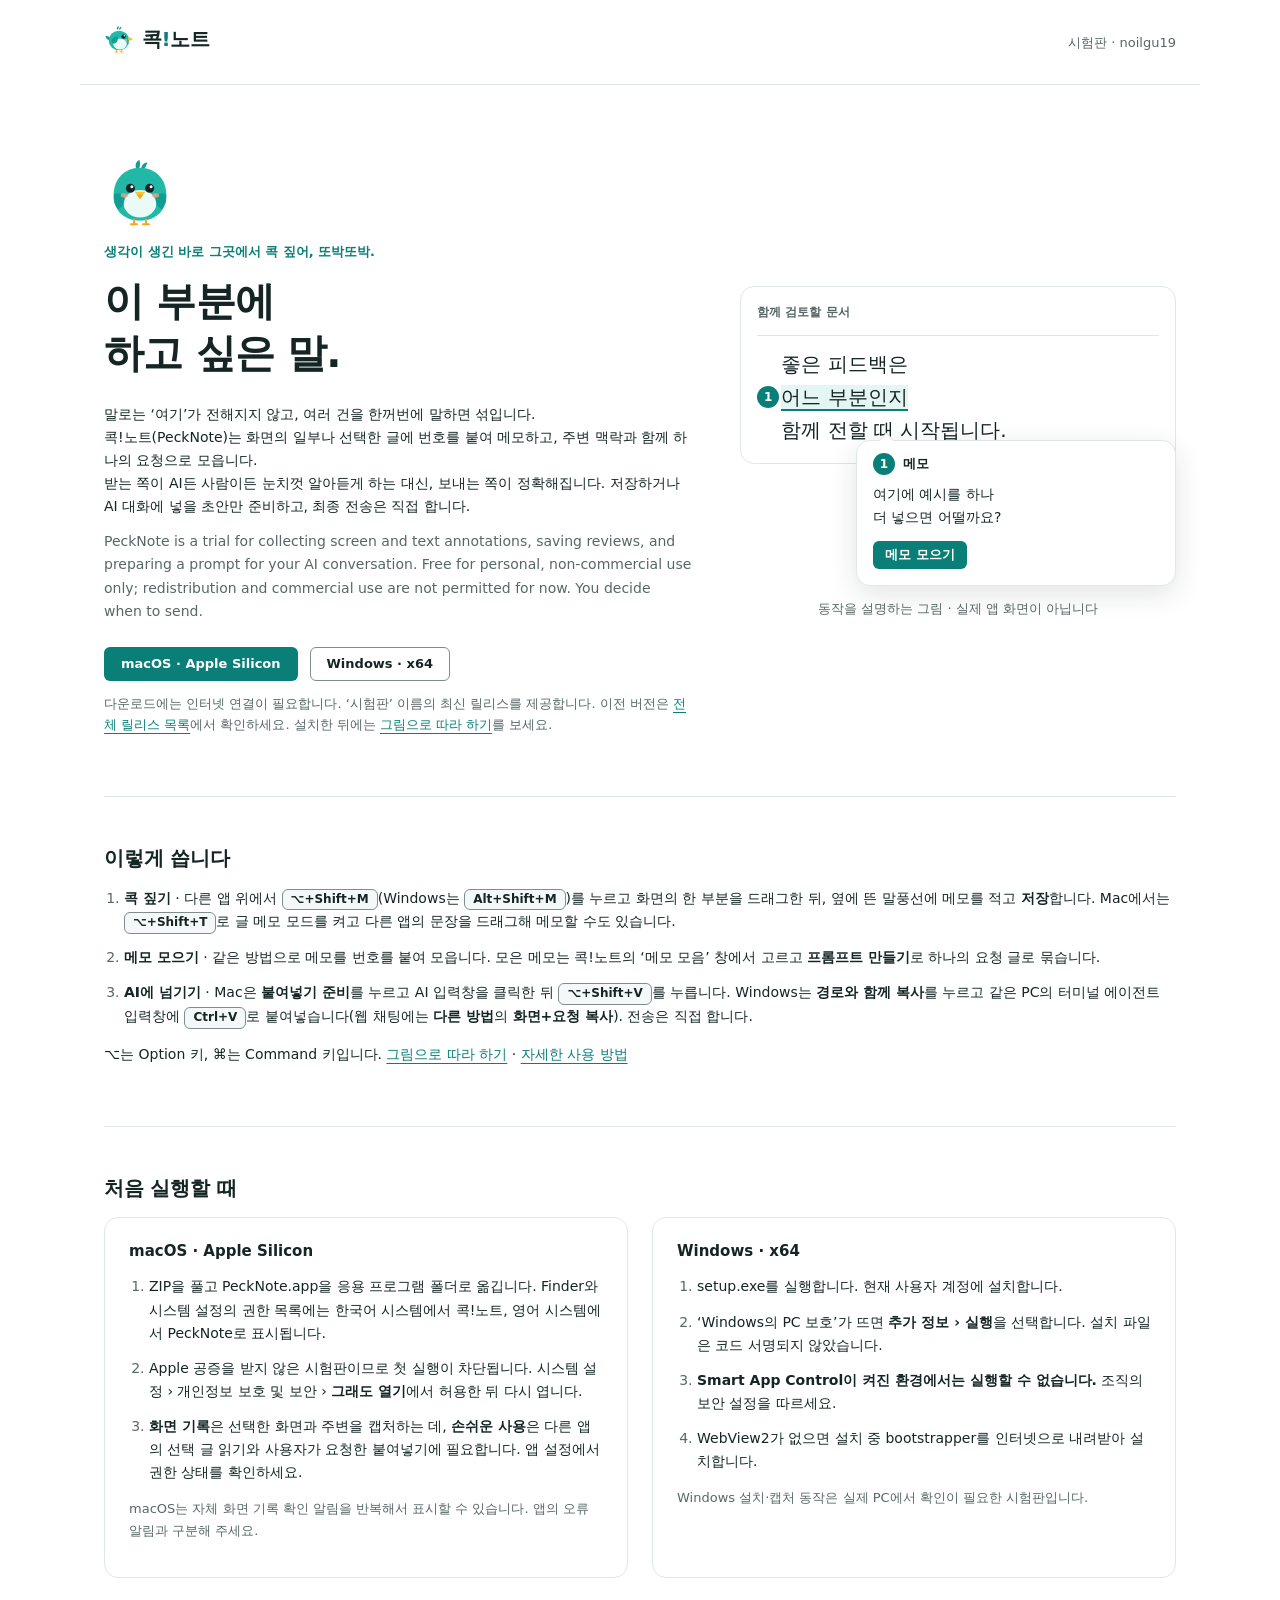
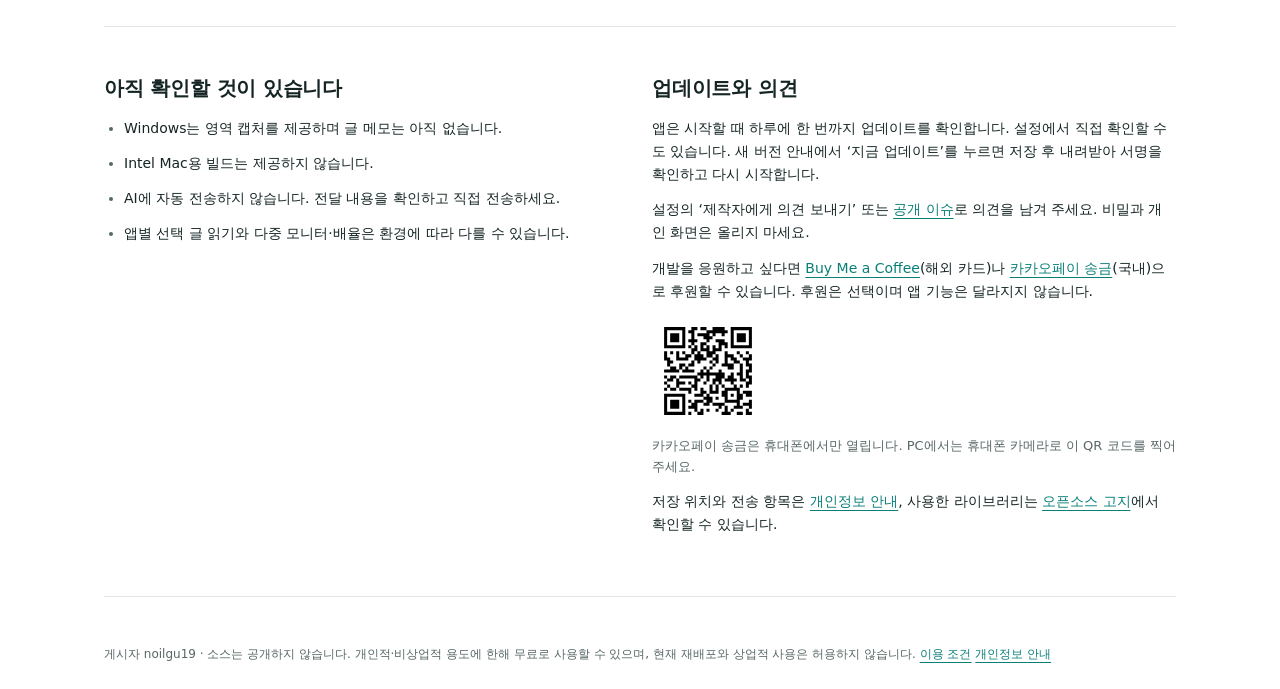
==== commit cdf83a8d: "Add how-to and picture tutorial pages Co-Authored-By: Claude Fable 5.2 <noreply@anthropic.com>" ====
--- a/docs/index.html
+++ b/docs/index.html
@@ -28,9 +28,10 @@
 </svg>
 <header><a class="brand" href="index.html" aria-label="콕!노트 홈"><span class="wordmark"><svg class="mark" aria-hidden="true" focusable="false"><use href="#peck"/></svg><span class="name">콕<span class="bang">!</span>노트</span></span></a><span>시험판 · noilgu19</span></header>
 <main>
-<section class="hero"><div><svg class="peck-hero" role="img" aria-label="Peck"><use href="#peck-front"/></svg><p class="eyebrow">생각이 생긴 바로 그곳에서 콕 짚어, 또박또박.</p><h1>이 부분에<br>하고 싶은 말.</h1><p>말로는 ‘여기’가 전해지지 않고, 여러 건을 한꺼번에 말하면 섞입니다.<br>콕!노트(PeckNote)는 화면의 일부나 선택한 글에 번호를 붙여 메모하고, 주변 맥락과 함께 하나의 요청으로 모읍니다.<br>받는 쪽이 AI든 사람이든 눈치껏 알아듣게 하는 대신, 보내는 쪽이 정확해집니다. 저장하거나 AI 대화에 넣을 초안만 준비하고, 최종 전송은 직접 합니다.</p><p lang="en" class="muted">PeckNote is a trial for collecting screen and text annotations, saving reviews, and preparing a prompt for your AI conversation. Free for personal, non-commercial use only; redistribution and commercial use are not permitted for now. You decide when to send.</p><div class="downloads"><a class="button primary" href="https://github.com/noilgu19/pecknote/releases/latest">macOS · Apple Silicon</a><a class="button secondary" href="https://github.com/noilgu19/pecknote/releases/latest">Windows · x64</a></div><p class="small">다운로드에는 인터넷 연결이 필요합니다. ‘시험판’ 이름의 최신 릴리스를 제공합니다. 이전 버전은 <a href="https://github.com/noilgu19/pecknote/releases">전체 릴리스 목록</a>에서 확인하세요.</p></div>
+<section class="hero"><div><svg class="peck-hero" role="img" aria-label="Peck"><use href="#peck-front"/></svg><p class="eyebrow">생각이 생긴 바로 그곳에서 콕 짚어, 또박또박.</p><h1>이 부분에<br>하고 싶은 말.</h1><p>말로는 ‘여기’가 전해지지 않고, 여러 건을 한꺼번에 말하면 섞입니다.<br>콕!노트(PeckNote)는 화면의 일부나 선택한 글에 번호를 붙여 메모하고, 주변 맥락과 함께 하나의 요청으로 모읍니다.<br>받는 쪽이 AI든 사람이든 눈치껏 알아듣게 하는 대신, 보내는 쪽이 정확해집니다. 저장하거나 AI 대화에 넣을 초안만 준비하고, 최종 전송은 직접 합니다.</p><p lang="en" class="muted">PeckNote is a trial for collecting screen and text annotations, saving reviews, and preparing a prompt for your AI conversation. Free for personal, non-commercial use only; redistribution and commercial use are not permitted for now. You decide when to send.</p><div class="downloads"><a class="button primary" href="https://github.com/noilgu19/pecknote/releases/latest">macOS · Apple Silicon</a><a class="button secondary" href="https://github.com/noilgu19/pecknote/releases/latest">Windows · x64</a></div><p class="small">다운로드에는 인터넷 연결이 필요합니다. ‘시험판’ 이름의 최신 릴리스를 제공합니다. 이전 버전은 <a href="https://github.com/noilgu19/pecknote/releases">전체 릴리스 목록</a>에서 확인하세요. 설치한 뒤에는 <a href="tutorial.html">그림으로 따라 하기</a>를 보세요.</p></div>
 <figure class="illustration"><div class="mock-document"><div class="mock-title">함께 검토할 문서</div><p>좋은 피드백은<br><mark><span class="pin">1</span>어느 부분인지</mark><br>함께 전할 때 시작됩니다.</p></div><div class="bubble"><div class="bubble-head"><span class="pin">1</span><span>메모</span></div><p>여기에 예시를 하나<br>더 넣으면 어떨까요?</p><span class="mock-save">메모 모으기</span></div><figcaption>동작을 설명하는 그림 · 실제 앱 화면이 아닙니다</figcaption></figure></section>
-<section><h2>처음 실행할 때</h2><div class="columns"><article class="panel"><h3>macOS · Apple Silicon</h3><ol><li>ZIP을 풀고 PeckNote.app을 응용 프로그램 폴더로 옮깁니다. Finder와 시스템 설정의 권한 목록에는 한국어 시스템에서 콕!노트, 영어 시스템에서 PeckNote로 표시됩니다.</li><li>Apple 공증을 받지 않은 시험판이므로 첫 실행이 차단됩니다. 시스템 설정 › 개인정보 보호 및 보안 › <strong>그래도 열기</strong>에서 허용한 뒤 다시 엽니다.</li><li><strong>화면 기록</strong>은 선택한 화면과 주변을 캡처하는 데, <strong>손쉬운 사용</strong>은 다른 앱의 선택 글 읽기와 사용자가 요청한 붙여넣기에 필요합니다. 앱 설정에서 권한 상태를 확인하세요.</li></ol><p class="small">macOS는 자체 화면 기록 확인 알림을 반복해서 표시할 수 있습니다. 앱의 오류 알림과 구분해 주세요.</p></article><article class="panel"><h3>Windows · x64</h3><ol><li>setup.exe를 실행합니다. 현재 사용자 계정에 설치합니다.</li><li>‘Windows의 PC 보호’가 뜨면 <strong>추가 정보 › 실행</strong>을 선택합니다. 설치 파일은 코드 서명되지 않았습니다.</li><li><strong>Smart App Control이 켜진 환경에서는 실행할 수 없습니다.</strong> 조직의 보안 설정을 따르세요.</li><li>WebView2가 없으면 설치 중 bootstrapper를 인터넷으로 내려받아 설치합니다.</li></ol><p class="small">Windows 설치·캡처 동작은 실제 PC에서 확인이 필요한 시험판입니다.</p></article></div></section>
-<section class="columns"><div><h2>아직 확인할 것이 있습니다</h2><ul><li>Windows는 영역 캡처를 제공하며 글 메모는 아직 없습니다.</li><li>Intel Mac용 빌드는 제공하지 않습니다.</li><li>AI에 자동 전송하지 않습니다. 전달 내용을 확인하고 직접 전송하세요.</li><li>앱별 선택 글 읽기와 다중 모니터·배율은 환경에 따라 다를 수 있습니다.</li></ul></div><div><h2>업데이트와 의견</h2><p>앱은 시작할 때 하루에 한 번까지 업데이트를 확인합니다. 설정에서 직접 확인할 수도 있습니다. 새 버전 안내에서 ‘지금 업데이트’를 누르면 저장 후 내려받아 서명을 확인하고 다시 시작합니다.</p><p>설정의 ‘제작자에게 의견 보내기’ 또는 <a href="https://github.com/noilgu19/pecknote/issues">공개 이슈</a>로 의견을 남겨 주세요. 비밀과 개인 화면은 올리지 마세요.</p><p>개발을 응원하고 싶다면 <a href="https://buymeacoffee.com/pecknote">Buy Me a Coffee</a>(해외 카드)나 <a href="https://qr.kakaopay.com/FI0dPSyXu">카카오페이 송금</a>(국내)으로 후원할 수 있습니다. 후원은 선택이며 앱 기능은 달라지지 않습니다.</p><p class="small"><img class="qr" src="kakaopay-qr.svg" width="112" height="112" alt="카카오페이 송금 QR 코드">카카오페이 송금은 휴대폰에서만 열립니다. PC에서는 휴대폰 카메라로 이 QR 코드를 찍어 주세요.</p><p>저장 위치와 전송 항목은 <a href="privacy.html">개인정보 안내</a>, 사용한 라이브러리는 <a href="third-party-notices.html">오픈소스 고지</a>에서 확인할 수 있습니다.</p></div></section>
+<section id="how"><h2>이렇게 씁니다</h2><ol><li><strong>콕 짚기</strong> · 다른 앱 위에서 <kbd>⌥+Shift+M</kbd>(Windows는 <kbd>Alt+Shift+M</kbd>)를 누르고 화면의 한 부분을 드래그한 뒤, 옆에 뜬 말풍선에 메모를 적고 <strong>저장</strong>합니다. Mac에서는 <kbd>⌥+Shift+T</kbd>로 글 메모 모드를 켜고 다른 앱의 문장을 드래그해 메모할 수도 있습니다.</li><li><strong>메모 모으기</strong> · 같은 방법으로 메모를 번호를 붙여 모읍니다. 모은 메모는 콕!노트의 ‘메모 모음’ 창에서 고르고 <strong>프롬프트 만들기</strong>로 하나의 요청 글로 묶습니다.</li><li><strong>AI에 넘기기</strong> · Mac은 <strong>붙여넣기 준비</strong>를 누르고 AI 입력창을 클릭한 뒤 <kbd>⌥+Shift+V</kbd>를 누릅니다. Windows는 <strong>경로와 함께 복사</strong>를 누르고 같은 PC의 터미널 에이전트 입력창에 <kbd>Ctrl+V</kbd>로 붙여넣습니다(웹 채팅에는 <strong>다른 방법</strong>의 <strong>화면+요청 복사</strong>). 전송은 직접 합니다.</li></ol><p>⌥는 Option 키, ⌘는 Command 키입니다. <a href="tutorial.html">그림으로 따라 하기</a> · <a href="guide.html">자세한 사용 방법</a></p></section>
+<section id="first-run"><h2>처음 실행할 때</h2><div class="columns"><article class="panel"><h3>macOS · Apple Silicon</h3><ol><li>ZIP을 풀고 PeckNote.app을 응용 프로그램 폴더로 옮깁니다. Finder와 시스템 설정의 권한 목록에는 한국어 시스템에서 콕!노트, 영어 시스템에서 PeckNote로 표시됩니다.</li><li>Apple 공증을 받지 않은 시험판이므로 첫 실행이 차단됩니다. 시스템 설정 › 개인정보 보호 및 보안 › <strong>그래도 열기</strong>에서 허용한 뒤 다시 엽니다.</li><li><strong>화면 기록</strong>은 선택한 화면과 주변을 캡처하는 데, <strong>손쉬운 사용</strong>은 다른 앱의 선택 글 읽기와 사용자가 요청한 붙여넣기에 필요합니다. 앱 설정에서 권한 상태를 확인하세요.</li></ol><p class="small">macOS는 자체 화면 기록 확인 알림을 반복해서 표시할 수 있습니다. 앱의 오류 알림과 구분해 주세요.</p></article><article class="panel"><h3>Windows · x64</h3><ol><li>setup.exe를 실행합니다. 현재 사용자 계정에 설치합니다.</li><li>‘Windows의 PC 보호’가 뜨면 <strong>추가 정보 › 실행</strong>을 선택합니다. 설치 파일은 코드 서명되지 않았습니다.</li><li><strong>Smart App Control이 켜진 환경에서는 실행할 수 없습니다.</strong> 조직의 보안 설정을 따르세요.</li><li>WebView2가 없으면 설치 중 bootstrapper를 인터넷으로 내려받아 설치합니다.</li></ol><p class="small">Windows 설치·캡처 동작은 실제 PC에서 확인이 필요한 시험판입니다.</p></article></div></section>
+<section class="columns"><div><h2>아직 확인할 것이 있습니다</h2><ul><li>Windows는 영역 캡처를 제공하며 글 메모는 아직 없습니다.</li><li>Intel Mac용 빌드는 제공하지 않습니다.</li><li>AI에 자동 전송하지 않습니다. 전달 내용을 확인하고 직접 전송하세요.</li><li>앱별 선택 글 읽기와 다중 모니터·배율은 환경에 따라 다를 수 있습니다.</li></ul></div><div><h2>업데이트와 의견</h2><p>앱은 시작할 때 하루에 한 번까지 업데이트를 확인합니다. 설정에서 직접 확인할 수도 있습니다. 새 버전 안내에서 ‘지금 업데이트’를 누르면 저장 후 내려받아 서명을 확인하고 다시 시작합니다.</p><p>설정의 ‘제작자에게 의견 보내기’ 또는 <a href="https://github.com/noilgu19/pecknote/issues">공개 이슈</a>로 의견을 남겨 주세요. 비밀과 개인 화면은 올리지 마세요.</p><p id="support">개발을 응원하고 싶다면 <a href="https://buymeacoffee.com/pecknote">Buy Me a Coffee</a>(해외 카드)나 <a href="https://qr.kakaopay.com/FI0dPSyXu">카카오페이 송금</a>(국내)으로 후원할 수 있습니다. 후원은 선택이며 앱 기능은 달라지지 않습니다.</p><p class="small"><img class="qr" src="kakaopay-qr.svg" width="112" height="112" alt="카카오페이 송금 QR 코드">카카오페이 송금은 휴대폰에서만 열립니다. PC에서는 휴대폰 카메라로 이 QR 코드를 찍어 주세요.</p><p>저장 위치와 전송 항목은 <a href="privacy.html">개인정보 안내</a>, 사용한 라이브러리는 <a href="third-party-notices.html">오픈소스 고지</a>에서 확인할 수 있습니다.</p></div></section>
 </main><footer>게시자 noilgu19 · 소스는 공개하지 않습니다. 개인적·비상업적 용도에 한해 무료로 사용할 수 있으며, 현재 재배포와 상업적 사용은 허용하지 않습니다. <a href="https://github.com/noilgu19/pecknote/blob/main/LICENSE.md">이용 조건</a> <a href="privacy.html">개인정보 안내</a></footer>
 </body></html>
--- a/docs/style.css
+++ b/docs/style.css
@@ -448,3 +448,117 @@
   display: block;
   margin-bottom: var(--s-2);
 }
+
+/* How-to page (guide.html): reading width, key caps, the key table, the contents list and question/answer pairs. */
+.guide {
+  max-width: 900px;
+  overflow-wrap: anywhere;
+}
+
+.guide h1 {
+  margin-top: 0;
+}
+
+.guide h2 {
+  scroll-margin-top: var(--s-4);
+}
+
+kbd {
+  display: inline-block;
+  padding: 0 var(--s-2);
+  border: 1px solid var(--line-strong);
+  border-radius: var(--r-sm);
+  background: var(--surface);
+  font: 600 var(--t-label) / 1.65 var(--font);
+  white-space: nowrap;
+}
+
+.toc ol {
+  display: flex;
+  flex-wrap: wrap;
+  gap: var(--s-2) var(--s-4);
+  margin: var(--s-3) 0;
+  padding: 0;
+  list-style: none;
+}
+
+.toc li {
+  margin: 0;
+}
+
+.keys {
+  width: 100%;
+  border-collapse: collapse;
+  overflow-wrap: normal;
+  word-break: keep-all;
+}
+
+.keys th[scope="row"] {
+  width: 36%;
+}
+
+.keys th,
+.keys td {
+  padding: var(--s-2) var(--s-3);
+  border-bottom: 1px solid var(--line);
+  text-align: left;
+  vertical-align: top;
+}
+
+.keys th {
+  background: var(--surface);
+  font-weight: 600;
+}
+
+.note {
+  padding: var(--s-3) var(--s-4);
+  border: 1px solid var(--tint-line);
+  border-radius: var(--r-md);
+  background: var(--tint);
+}
+
+.qa dt {
+  margin-top: var(--s-4);
+  font-weight: 600;
+}
+
+.qa dd {
+  margin: var(--s-1) 0 0;
+}
+
+/* Picture tutorial (tutorial.html): numbered steps, each with a heading and the app screen it is about. */
+.walk {
+  margin: var(--s-4) 0 0;
+  padding-left: var(--s-5);
+}
+
+.walk > li {
+  margin-bottom: var(--s-5);
+  padding-left: var(--s-1);
+}
+
+.walk h3 {
+  margin: 0 0 var(--s-2);
+}
+
+.tutorial figure {
+  margin: var(--s-3) 0 var(--s-4);
+}
+
+.tutorial figure img {
+  display: block;
+  max-width: 100%;
+  height: auto;
+  border: 1px solid var(--line);
+  border-radius: var(--r-md);
+}
+
+.tutorial .shot-narrow img {
+  max-width: 340px;
+}
+
+.tutorial figcaption {
+  margin-top: var(--s-2);
+  color: var(--muted);
+  font-size: var(--t-sub);
+}
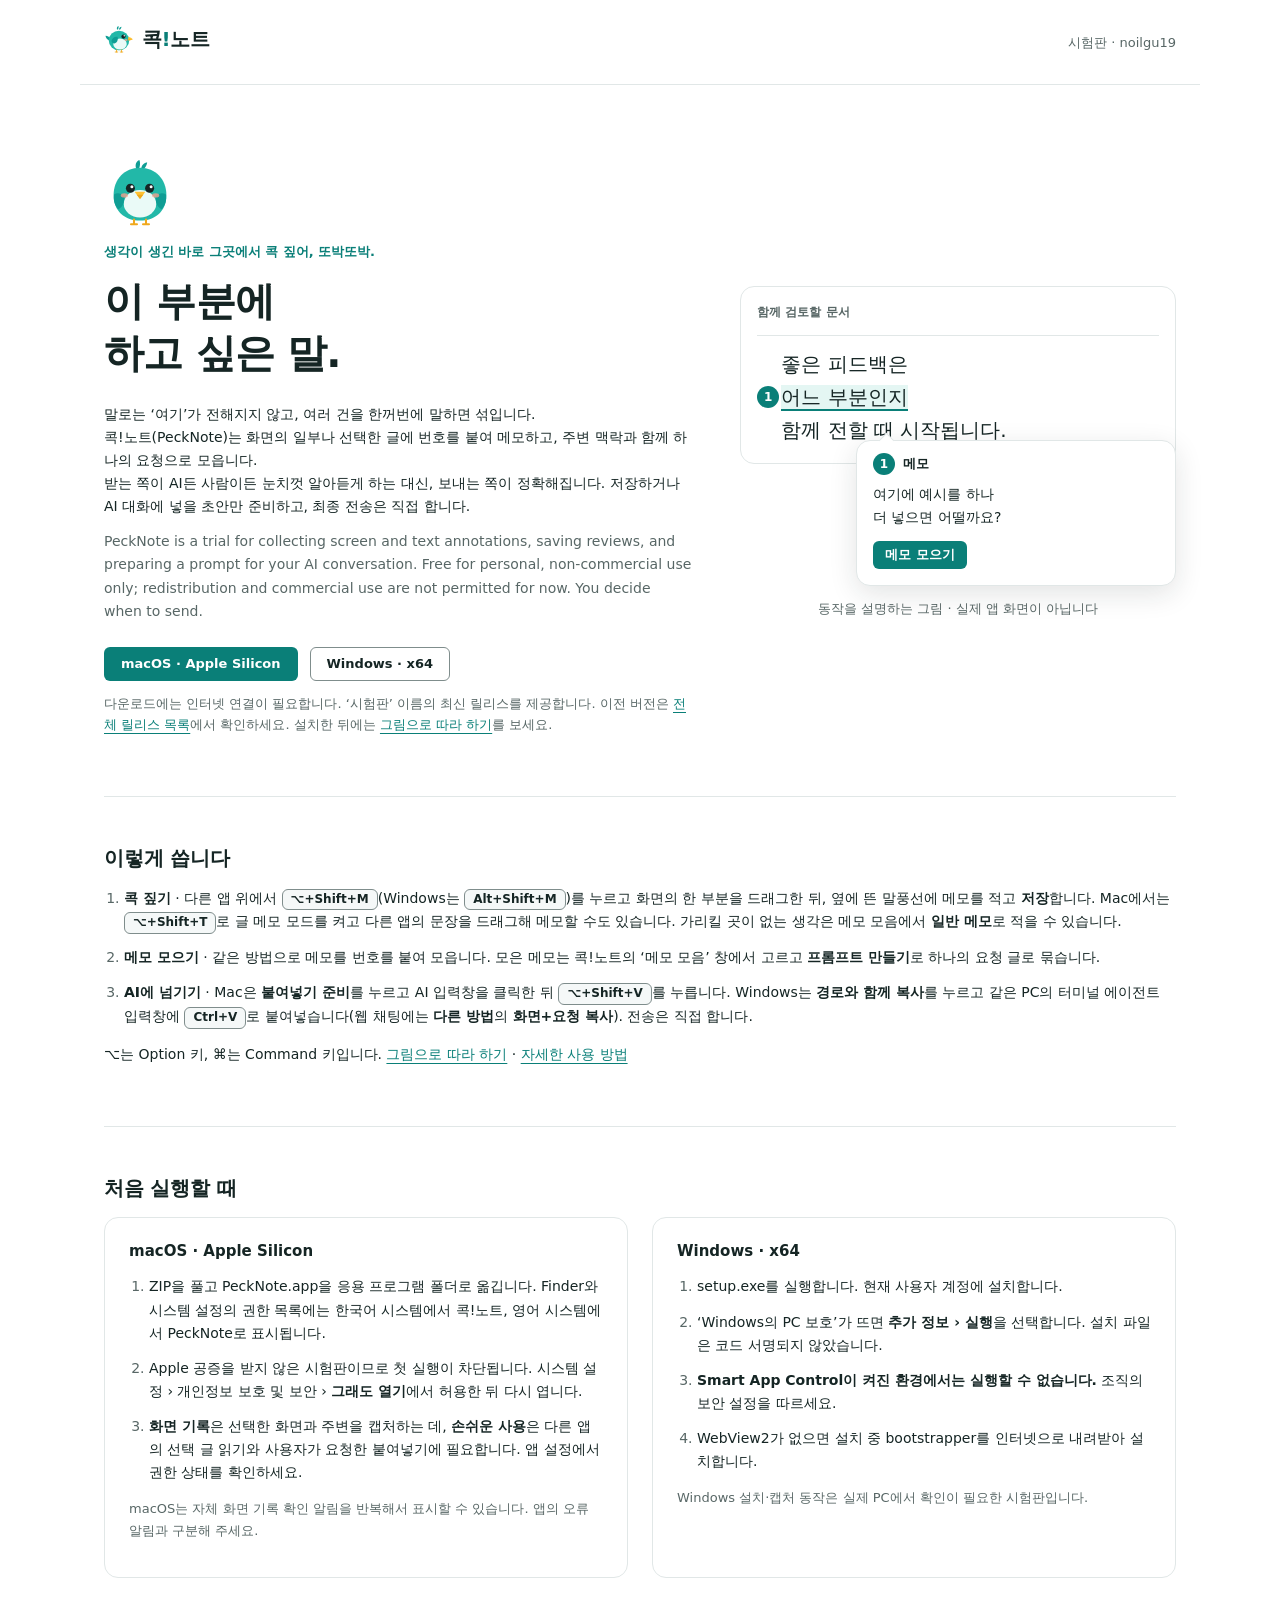
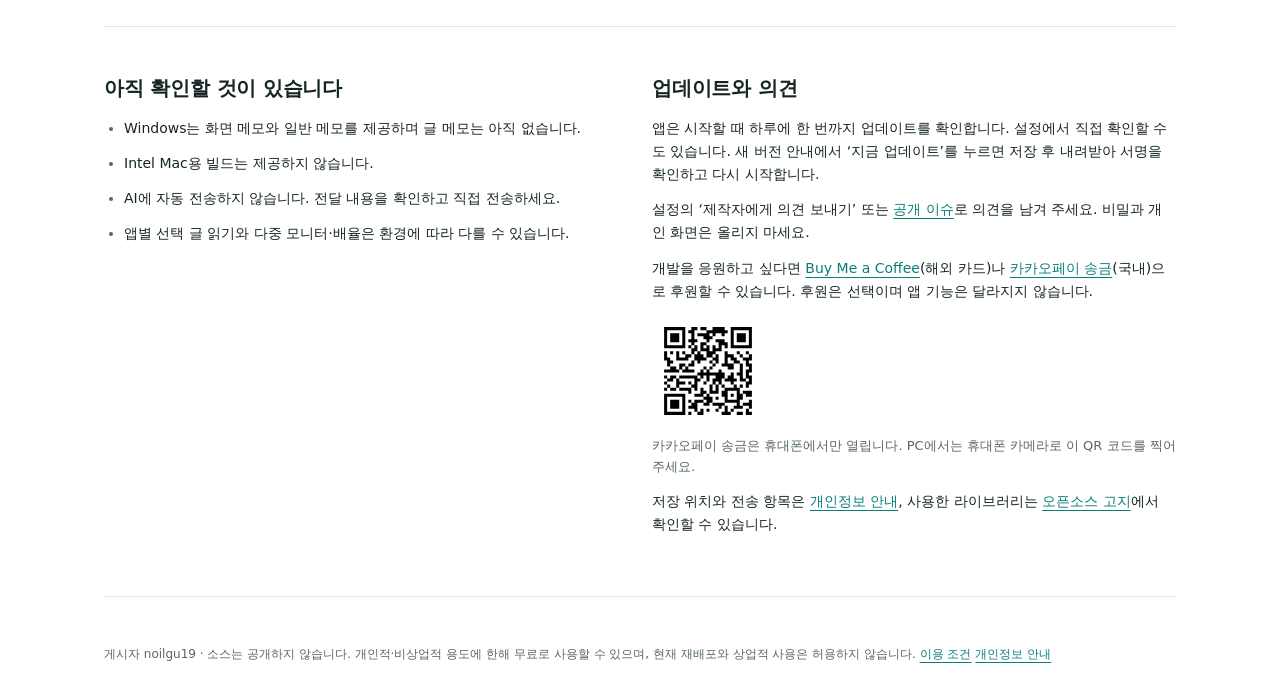
==== commit 1970c26d: "Publish 0.3.3: update manifest, guide pages and pictures Co-Authored-By: Claude Fable 5.2 <noreply@a" ====
--- a/docs/index.html
+++ b/docs/index.html
@@ -30,8 +30,8 @@
 <main>
 <section class="hero"><div><svg class="peck-hero" role="img" aria-label="Peck"><use href="#peck-front"/></svg><p class="eyebrow">생각이 생긴 바로 그곳에서 콕 짚어, 또박또박.</p><h1>이 부분에<br>하고 싶은 말.</h1><p>말로는 ‘여기’가 전해지지 않고, 여러 건을 한꺼번에 말하면 섞입니다.<br>콕!노트(PeckNote)는 화면의 일부나 선택한 글에 번호를 붙여 메모하고, 주변 맥락과 함께 하나의 요청으로 모읍니다.<br>받는 쪽이 AI든 사람이든 눈치껏 알아듣게 하는 대신, 보내는 쪽이 정확해집니다. 저장하거나 AI 대화에 넣을 초안만 준비하고, 최종 전송은 직접 합니다.</p><p lang="en" class="muted">PeckNote is a trial for collecting screen and text annotations, saving reviews, and preparing a prompt for your AI conversation. Free for personal, non-commercial use only; redistribution and commercial use are not permitted for now. You decide when to send.</p><div class="downloads"><a class="button primary" href="https://github.com/noilgu19/pecknote/releases/latest">macOS · Apple Silicon</a><a class="button secondary" href="https://github.com/noilgu19/pecknote/releases/latest">Windows · x64</a></div><p class="small">다운로드에는 인터넷 연결이 필요합니다. ‘시험판’ 이름의 최신 릴리스를 제공합니다. 이전 버전은 <a href="https://github.com/noilgu19/pecknote/releases">전체 릴리스 목록</a>에서 확인하세요. 설치한 뒤에는 <a href="tutorial.html">그림으로 따라 하기</a>를 보세요.</p></div>
 <figure class="illustration"><div class="mock-document"><div class="mock-title">함께 검토할 문서</div><p>좋은 피드백은<br><mark><span class="pin">1</span>어느 부분인지</mark><br>함께 전할 때 시작됩니다.</p></div><div class="bubble"><div class="bubble-head"><span class="pin">1</span><span>메모</span></div><p>여기에 예시를 하나<br>더 넣으면 어떨까요?</p><span class="mock-save">메모 모으기</span></div><figcaption>동작을 설명하는 그림 · 실제 앱 화면이 아닙니다</figcaption></figure></section>
-<section id="how"><h2>이렇게 씁니다</h2><ol><li><strong>콕 짚기</strong> · 다른 앱 위에서 <kbd>⌥+Shift+M</kbd>(Windows는 <kbd>Alt+Shift+M</kbd>)를 누르고 화면의 한 부분을 드래그한 뒤, 옆에 뜬 말풍선에 메모를 적고 <strong>저장</strong>합니다. Mac에서는 <kbd>⌥+Shift+T</kbd>로 글 메모 모드를 켜고 다른 앱의 문장을 드래그해 메모할 수도 있습니다.</li><li><strong>메모 모으기</strong> · 같은 방법으로 메모를 번호를 붙여 모읍니다. 모은 메모는 콕!노트의 ‘메모 모음’ 창에서 고르고 <strong>프롬프트 만들기</strong>로 하나의 요청 글로 묶습니다.</li><li><strong>AI에 넘기기</strong> · Mac은 <strong>붙여넣기 준비</strong>를 누르고 AI 입력창을 클릭한 뒤 <kbd>⌥+Shift+V</kbd>를 누릅니다. Windows는 <strong>경로와 함께 복사</strong>를 누르고 같은 PC의 터미널 에이전트 입력창에 <kbd>Ctrl+V</kbd>로 붙여넣습니다(웹 채팅에는 <strong>다른 방법</strong>의 <strong>화면+요청 복사</strong>). 전송은 직접 합니다.</li></ol><p>⌥는 Option 키, ⌘는 Command 키입니다. <a href="tutorial.html">그림으로 따라 하기</a> · <a href="guide.html">자세한 사용 방법</a></p></section>
+<section id="how"><h2>이렇게 씁니다</h2><ol><li><strong>콕 짚기</strong> · 다른 앱 위에서 <kbd>⌥+Shift+M</kbd>(Windows는 <kbd>Alt+Shift+M</kbd>)를 누르고 화면의 한 부분을 드래그한 뒤, 옆에 뜬 말풍선에 메모를 적고 <strong>저장</strong>합니다. Mac에서는 <kbd>⌥+Shift+T</kbd>로 글 메모 모드를 켜고 다른 앱의 문장을 드래그해 메모할 수도 있습니다. 가리킬 곳이 없는 생각은 메모 모음에서 <strong>일반 메모</strong>로 적을 수 있습니다.</li><li><strong>메모 모으기</strong> · 같은 방법으로 메모를 번호를 붙여 모읍니다. 모은 메모는 콕!노트의 ‘메모 모음’ 창에서 고르고 <strong>프롬프트 만들기</strong>로 하나의 요청 글로 묶습니다.</li><li><strong>AI에 넘기기</strong> · Mac은 <strong>붙여넣기 준비</strong>를 누르고 AI 입력창을 클릭한 뒤 <kbd>⌥+Shift+V</kbd>를 누릅니다. Windows는 <strong>경로와 함께 복사</strong>를 누르고 같은 PC의 터미널 에이전트 입력창에 <kbd>Ctrl+V</kbd>로 붙여넣습니다(웹 채팅에는 <strong>다른 방법</strong>의 <strong>화면+요청 복사</strong>). 전송은 직접 합니다.</li></ol><p>⌥는 Option 키, ⌘는 Command 키입니다. <a href="tutorial.html">그림으로 따라 하기</a> · <a href="guide.html">자세한 사용 방법</a></p></section>
 <section id="first-run"><h2>처음 실행할 때</h2><div class="columns"><article class="panel"><h3>macOS · Apple Silicon</h3><ol><li>ZIP을 풀고 PeckNote.app을 응용 프로그램 폴더로 옮깁니다. Finder와 시스템 설정의 권한 목록에는 한국어 시스템에서 콕!노트, 영어 시스템에서 PeckNote로 표시됩니다.</li><li>Apple 공증을 받지 않은 시험판이므로 첫 실행이 차단됩니다. 시스템 설정 › 개인정보 보호 및 보안 › <strong>그래도 열기</strong>에서 허용한 뒤 다시 엽니다.</li><li><strong>화면 기록</strong>은 선택한 화면과 주변을 캡처하는 데, <strong>손쉬운 사용</strong>은 다른 앱의 선택 글 읽기와 사용자가 요청한 붙여넣기에 필요합니다. 앱 설정에서 권한 상태를 확인하세요.</li></ol><p class="small">macOS는 자체 화면 기록 확인 알림을 반복해서 표시할 수 있습니다. 앱의 오류 알림과 구분해 주세요.</p></article><article class="panel"><h3>Windows · x64</h3><ol><li>setup.exe를 실행합니다. 현재 사용자 계정에 설치합니다.</li><li>‘Windows의 PC 보호’가 뜨면 <strong>추가 정보 › 실행</strong>을 선택합니다. 설치 파일은 코드 서명되지 않았습니다.</li><li><strong>Smart App Control이 켜진 환경에서는 실행할 수 없습니다.</strong> 조직의 보안 설정을 따르세요.</li><li>WebView2가 없으면 설치 중 bootstrapper를 인터넷으로 내려받아 설치합니다.</li></ol><p class="small">Windows 설치·캡처 동작은 실제 PC에서 확인이 필요한 시험판입니다.</p></article></div></section>
-<section class="columns"><div><h2>아직 확인할 것이 있습니다</h2><ul><li>Windows는 영역 캡처를 제공하며 글 메모는 아직 없습니다.</li><li>Intel Mac용 빌드는 제공하지 않습니다.</li><li>AI에 자동 전송하지 않습니다. 전달 내용을 확인하고 직접 전송하세요.</li><li>앱별 선택 글 읽기와 다중 모니터·배율은 환경에 따라 다를 수 있습니다.</li></ul></div><div><h2>업데이트와 의견</h2><p>앱은 시작할 때 하루에 한 번까지 업데이트를 확인합니다. 설정에서 직접 확인할 수도 있습니다. 새 버전 안내에서 ‘지금 업데이트’를 누르면 저장 후 내려받아 서명을 확인하고 다시 시작합니다.</p><p>설정의 ‘제작자에게 의견 보내기’ 또는 <a href="https://github.com/noilgu19/pecknote/issues">공개 이슈</a>로 의견을 남겨 주세요. 비밀과 개인 화면은 올리지 마세요.</p><p id="support">개발을 응원하고 싶다면 <a href="https://buymeacoffee.com/pecknote">Buy Me a Coffee</a>(해외 카드)나 <a href="https://qr.kakaopay.com/FI0dPSyXu">카카오페이 송금</a>(국내)으로 후원할 수 있습니다. 후원은 선택이며 앱 기능은 달라지지 않습니다.</p><p class="small"><img class="qr" src="kakaopay-qr.svg" width="112" height="112" alt="카카오페이 송금 QR 코드">카카오페이 송금은 휴대폰에서만 열립니다. PC에서는 휴대폰 카메라로 이 QR 코드를 찍어 주세요.</p><p>저장 위치와 전송 항목은 <a href="privacy.html">개인정보 안내</a>, 사용한 라이브러리는 <a href="third-party-notices.html">오픈소스 고지</a>에서 확인할 수 있습니다.</p></div></section>
+<section class="columns"><div><h2>아직 확인할 것이 있습니다</h2><ul><li>Windows는 화면 메모와 일반 메모를 제공하며 글 메모는 아직 없습니다.</li><li>Intel Mac용 빌드는 제공하지 않습니다.</li><li>AI에 자동 전송하지 않습니다. 전달 내용을 확인하고 직접 전송하세요.</li><li>앱별 선택 글 읽기와 다중 모니터·배율은 환경에 따라 다를 수 있습니다.</li></ul></div><div><h2>업데이트와 의견</h2><p>앱은 시작할 때 하루에 한 번까지 업데이트를 확인합니다. 설정에서 직접 확인할 수도 있습니다. 새 버전 안내에서 ‘지금 업데이트’를 누르면 저장 후 내려받아 서명을 확인하고 다시 시작합니다.</p><p>설정의 ‘제작자에게 의견 보내기’ 또는 <a href="https://github.com/noilgu19/pecknote/issues">공개 이슈</a>로 의견을 남겨 주세요. 비밀과 개인 화면은 올리지 마세요.</p><p id="support">개발을 응원하고 싶다면 <a href="https://buymeacoffee.com/pecknote">Buy Me a Coffee</a>(해외 카드)나 <a href="https://qr.kakaopay.com/FI0dPSyXu">카카오페이 송금</a>(국내)으로 후원할 수 있습니다. 후원은 선택이며 앱 기능은 달라지지 않습니다.</p><p class="small"><img class="qr" src="kakaopay-qr.svg" width="112" height="112" alt="카카오페이 송금 QR 코드">카카오페이 송금은 휴대폰에서만 열립니다. PC에서는 휴대폰 카메라로 이 QR 코드를 찍어 주세요.</p><p>저장 위치와 전송 항목은 <a href="privacy.html">개인정보 안내</a>, 사용한 라이브러리는 <a href="third-party-notices.html">오픈소스 고지</a>에서 확인할 수 있습니다.</p></div></section>
 </main><footer>게시자 noilgu19 · 소스는 공개하지 않습니다. 개인적·비상업적 용도에 한해 무료로 사용할 수 있으며, 현재 재배포와 상업적 사용은 허용하지 않습니다. <a href="https://github.com/noilgu19/pecknote/blob/main/LICENSE.md">이용 조건</a> <a href="privacy.html">개인정보 안내</a></footer>
 </body></html>
